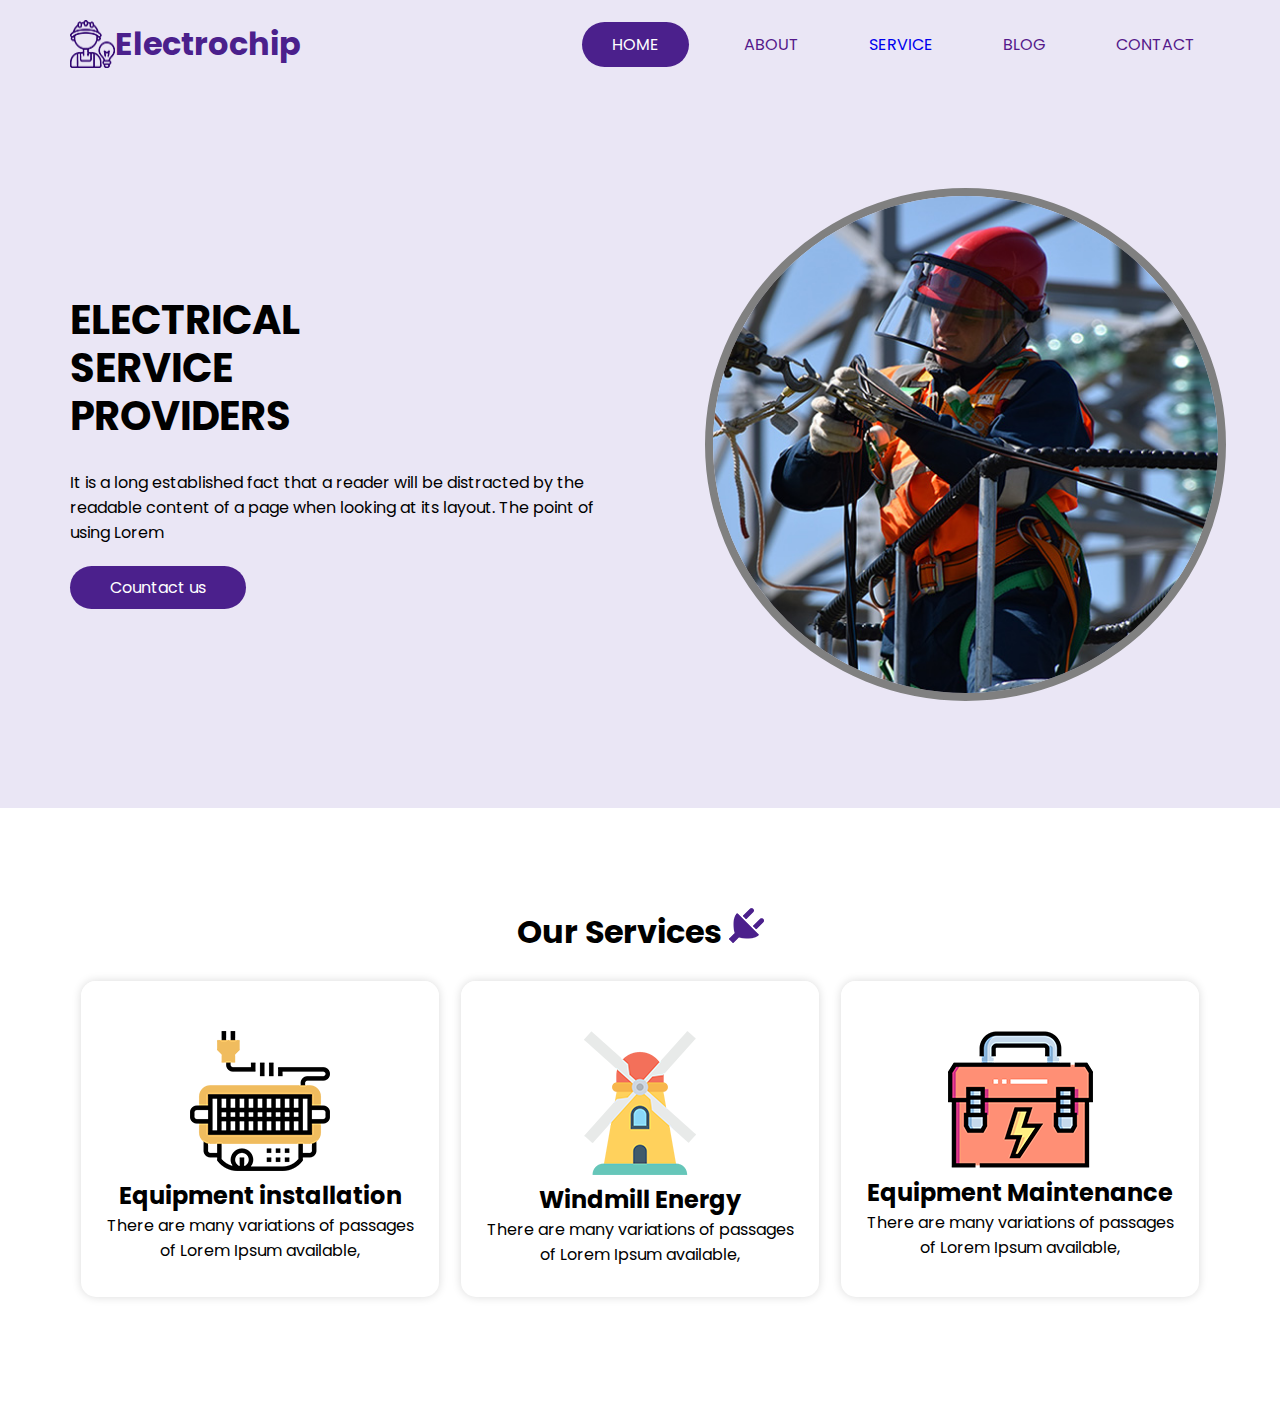
==== index.html @ 9a391e8b "service section" ====
<!DOCTYPE html>
<html lang="en">
<head>
      <meta charset="UTF-8">
      <meta name="viewport" content="width=device-width, initial-scale=1.0">
      <link rel="preconnect" href="https://fonts.googleapis.com">
      <link rel="preconnect" href="https://fonts.gstatic.com" crossorigin>
      <link href="https://fonts.googleapis.com/css2?family=Poppins:wght@400;500;600;700&display=swap" rel="stylesheet">
      <link rel="stylesheet" href="./style.css">
      <title>Electrochip</title>
</head>
<body>
      <header>
            <div class="main-header">
                  <div class="first-div ">
                        <div class="logo">
                              <img src="./images//logo.png" alt="">
                              <h1>Electrochip</h1>
                        </div>
                        <div class="menu">
                              <nav>
                                    <ul>
                                          <li id="home"><a class="anker-tag" href="">HOME</a></li>
                                          <li><a href="">ABOUT</a></li>
                                          <li><a href="./service.html">SERVICE</a></li>
                                          <li><a href="">BLOG</a></li>
                                          <li><a href="">CONTACT</a></li>
                                    </ul>
                              </nav>
                        </div>
                  </div>
                  <!-- banner section -->
                  <div class="banner-section">
                        <div class="datiles">
                              <h1>ELECTRICAL <br>SERVICE <br>PROVIDERS</h1>
                              <p>It is a long established fact that a  reader will be distracted by the readable content of a page when looking at its layout. The point of using Lorem</p>
                              <a href="">Countact us</a>
                        </div>
                        <div class="banner-img">
                              <img src="./images//slider-img.jpg" alt="">
                        </div>
                  </div>
            </div>
      </header>
      <!-- header section -->
      <main>
        <!-- /* service section */ -->
        <div class="service-section main-header">
            <h1>Our Services <img src="./images//plug.png" alt=""></h1>
            <div class="service-box-aria">
                  <div class="service-box">
                        <img src="./images//s1.png" alt="">
                        <h2>Equipment installation</h2>
                        <p>There are many variations of passages of Lorem Ipsum available,</p>
                  </div>
                  <div class="service-box">
                        <img src="./images//s2.png" alt="">
                        <h2>Windmill Energy</h2>
                        <p>There are many variations of passages of Lorem Ipsum available,</p>
                  </div>
                  <div class="service-box">
                        <img src="./images//s3.png" alt="">
                        <h2>Equipment Maintenance</h2>
                        <p>There are many variations of passages of Lorem Ipsum available,</p>
                  </div>
            </div>
        </div>

      </main>
      <!-- main section -->
      <footer>

      </footer>
</body>
</html>
---- style.css ----
*{
      margin: 0;
      padding: 0;
      font-family: 'Poppins', sans-serif;
}

/* ############# */
header{
      background-color: #eae6f5;

}
.main-header{
      max-width: 1140px;
      margin: 0 auto;
}
.logo{
      display: flex;
      color: #4b208c;
}
.first-div{
      display: flex;
      align-items: center;
      justify-content: space-between;
      padding: 20px 0;
}
#home{
      background-color: #4b208c;
      color: #ffffff;
      border-radius: 35px;
      padding: 10px 15px;
}
.anker-tag{
      color: #ffffff;
}
nav ul{
      display: flex;
      padding-left: 100px;
      align-items: center;
}
ul li{
      list-style: none;
      padding-left: 40px;
}
a{
      padding: 10px 15px;
      font-size: 16px;
}
li a{
      text-decoration: none;
}
ul li a:hover{
      background-color: #4b208c;
      color: #ffffff;
      border-radius: 35px;
}
/* banner-section */
.banner-section{
      display: flex;
      align-items: center;
      padding: 100px 0;
      gap: 100px;
}
.datiles{
      width: 560px;
}
.datiles h1{
      font-size: 2.5rem;
      font-weight: bold;
      line-height: 48px;
}
.datiles p{
      padding: 30px 0;
      line-height: 25px;
}
.banner-img img {
      border-radius: 50%;
      border: 8px solid gray;
      width: 100%;
}
.datiles  a {
      padding: 10px 40px;
      background-color: #4b208c;
      color: #ffffff;
      border-radius: 35px;
      margin-top: 35px;
      text-decoration: none;
  }
  /* service section */
  .service-section{
      padding: 100px 0;
      text-align: center;
  }
  .service-box-aria{
      display: flex;
  }
  /* .service-box{
      width: 400px;

  } */

.service-box {
      margin: 25px 1%;
      padding: 35px 25px 30px 25px;
      border-radius: 15px;
      box-shadow: 0 0 10px 0 rgba(0, 0, 0, 0.15);
      /* border-top: 15px solid transparent; */
      text-align: center;
      /* border-top: 15px solid; */
      border-top: 15px solid #ffffff;

}
.service-box:hover{
      border-top: 15px solid #4b208c;
}
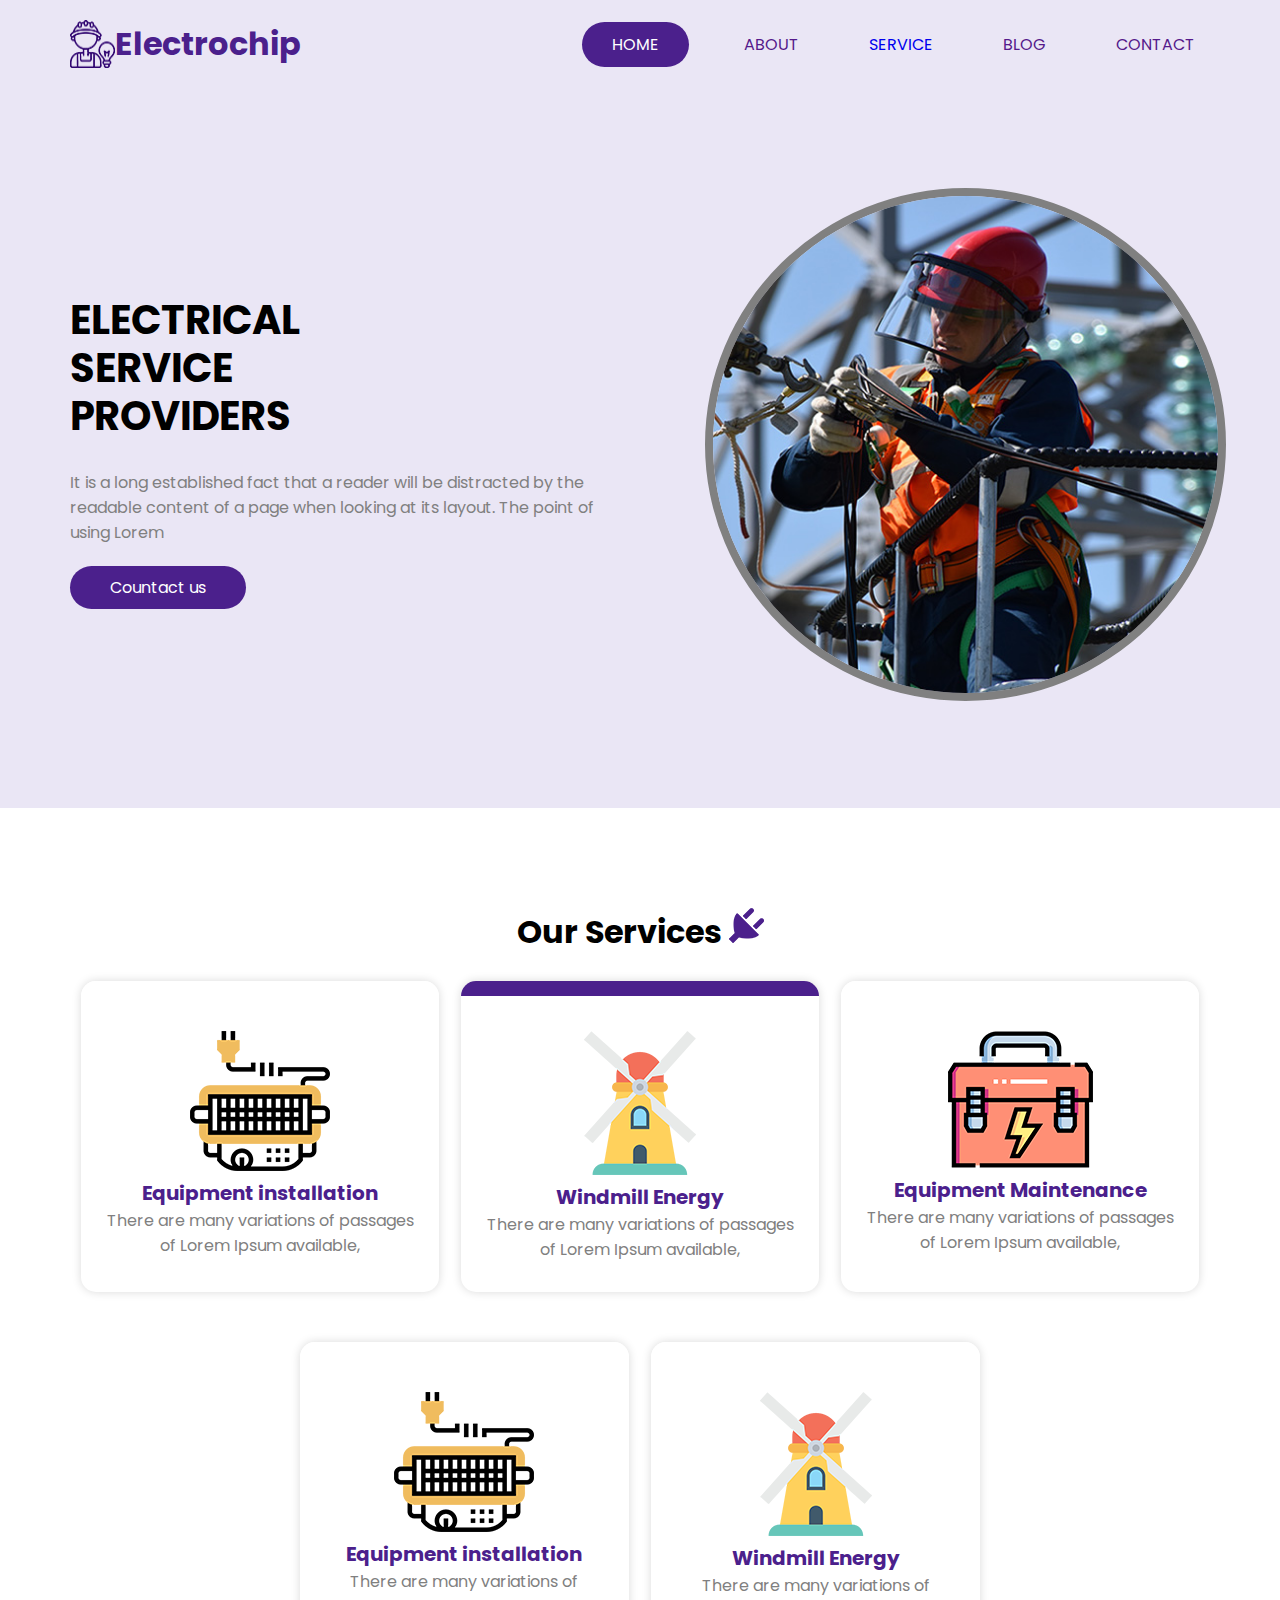
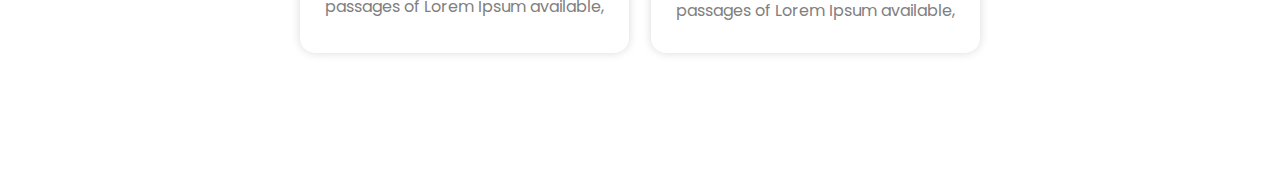
==== commit 0cb2f4cb: "service section add" ====
--- a/index.html
+++ b/index.html
@@ -48,12 +48,12 @@
         <div class="service-section main-header">
             <h1>Our Services <img src="./images//plug.png" alt=""></h1>
             <div class="service-box-aria">
-                  <div class="service-box">
+                  <div  class="service-box">
                         <img src="./images//s1.png" alt="">
                         <h2>Equipment installation</h2>
                         <p>There are many variations of passages of Lorem Ipsum available,</p>
                   </div>
-                  <div class="service-box">
+                  <div id="service-box-01" class="service-box">
                         <img src="./images//s2.png" alt="">
                         <h2>Windmill Energy</h2>
                         <p>There are many variations of passages of Lorem Ipsum available,</p>
@@ -64,6 +64,19 @@
                         <p>There are many variations of passages of Lorem Ipsum available,</p>
                   </div>
             </div>
+            <div id="service-ariabox-02" class="service-box-aria">
+                  <div class="service-box">
+                        <img src="./images//s1.png" alt="">
+                        <h2>Equipment installation</h2>
+                        <p>There are many variations of <br> passages of Lorem Ipsum available,</p>
+                  </div>
+                  <div class="service-box">
+                        <img src="./images//s2.png" alt="">
+                        <h2>Windmill Energy</h2>
+                        <p>There are many variations of <br> passages of Lorem Ipsum available,</p>
+                  </div>
+            </div>
+
         </div>
 
       </main>
--- a/style.css
+++ b/style.css
@@ -2,6 +2,9 @@
       margin: 0;
       padding: 0;
       font-family: 'Poppins', sans-serif;
+}
+p{
+      color: gray;
 }
 
 /* ############# */
@@ -107,8 +110,24 @@
       text-align: center;
       /* border-top: 15px solid; */
       border-top: 15px solid #ffffff;
+      transition: 0.3s;
 
+}
+#service-box-01{
+      border-top: 15px solid #4b208c;
+}
+.service-box h2{
+      color: #4b208c;
+      font-size: 1.25rem;
+}
+.service-box {
+      color: gray;
 }
 .service-box:hover{
       border-top: 15px solid #4b208c;
+}
+
+#service-ariabox-02{
+      display: flex;
+      justify-content: center;
 }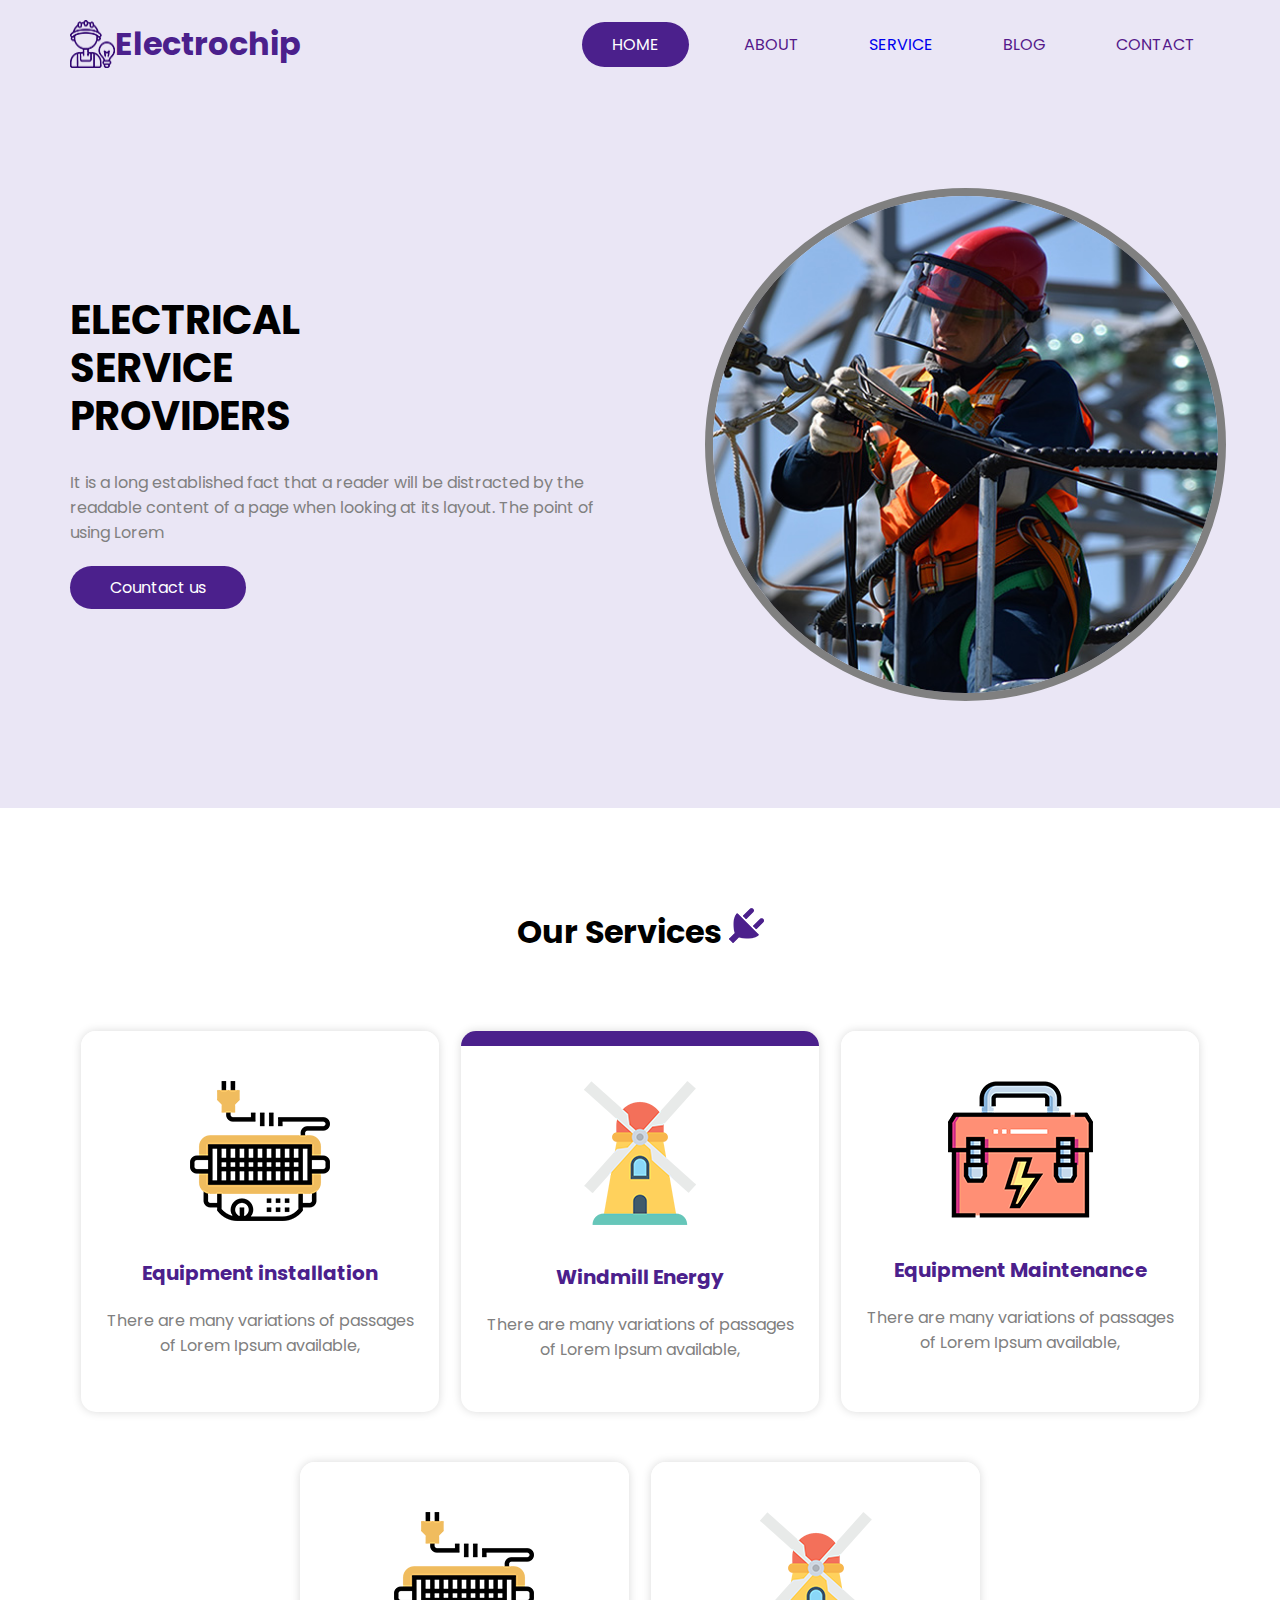
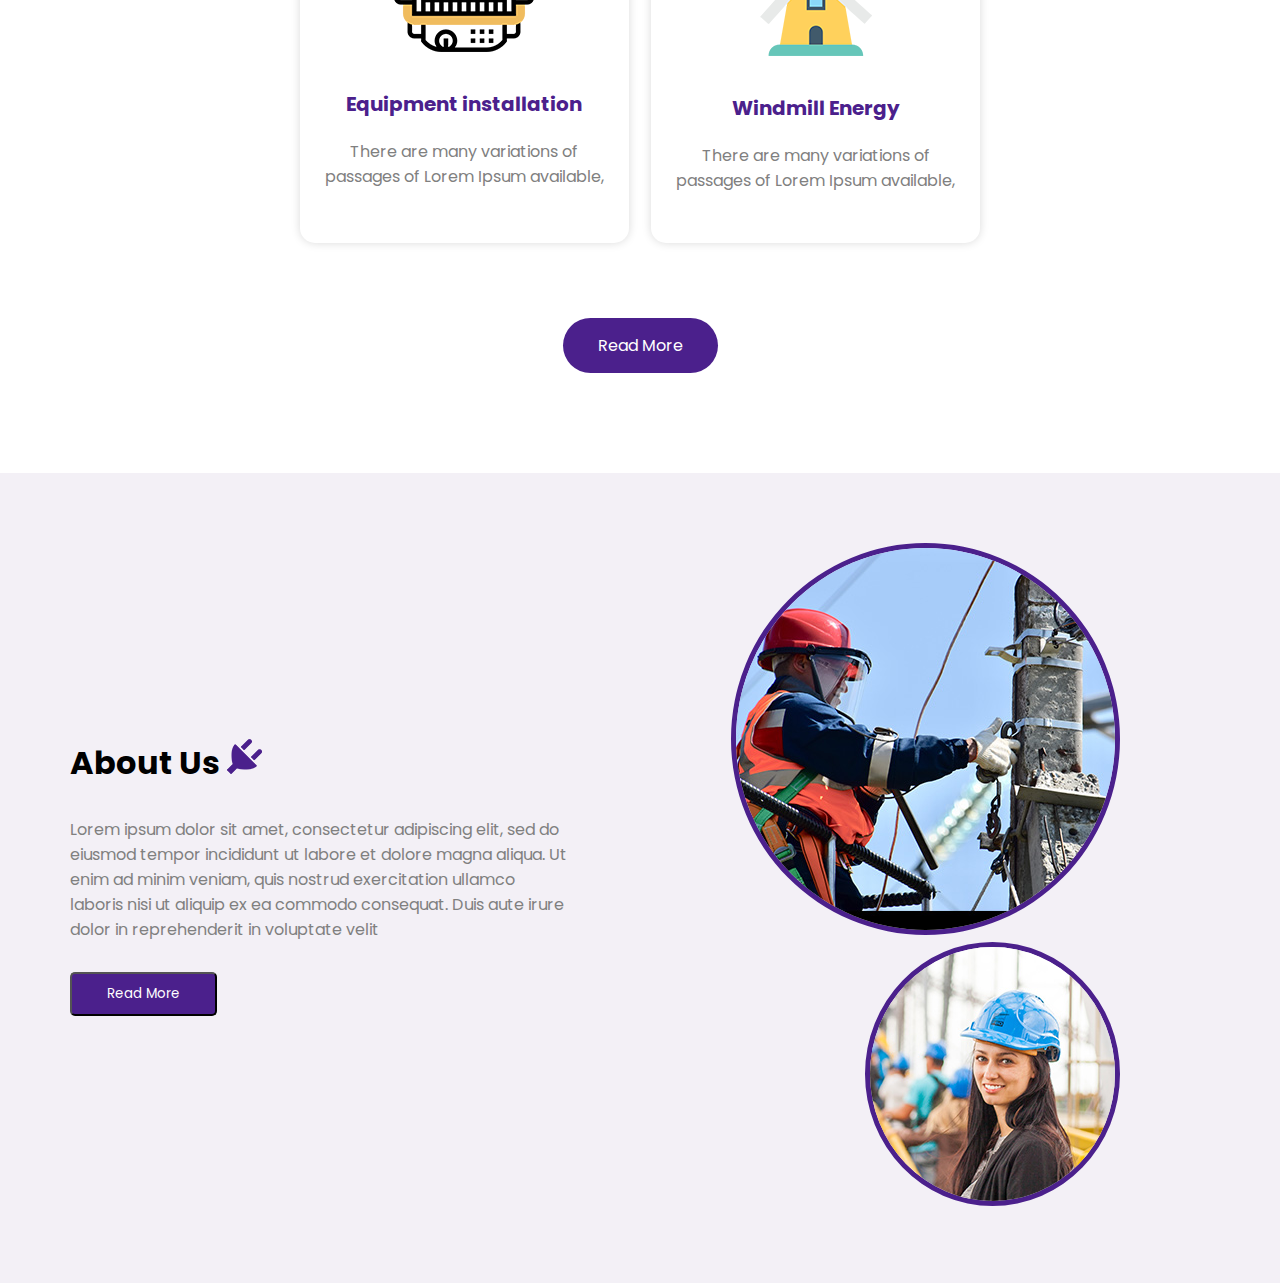
==== commit 2ec1afd1: "about section add" ====
--- a/index.html
+++ b/index.html
@@ -46,7 +46,7 @@
       <main>
         <!-- /* service section */ -->
         <div class="service-section main-header">
-            <h1>Our Services <img src="./images//plug.png" alt=""></h1>
+            <h1 class="service-box-title">Our Services <img src="./images//plug.png" alt=""></h1>
             <div class="service-box-aria">
                   <div  class="service-box">
                         <img src="./images//s1.png" alt="">
@@ -76,9 +76,22 @@
                         <p>There are many variations of <br> passages of Lorem Ipsum available,</p>
                   </div>
             </div>
-
+            <a class="service_section-btn-box" href="">Read More</a>
         </div>
-
+        <!-- about section -->
+        <section class="about-section-main">
+            <div class="main-header about-section ">
+                  <div class="about-detiles">
+                        <h1>About Us <img src="./images//plug.png" alt=""></h1>
+                        <p>Lorem ipsum dolor sit amet, consectetur adipiscing elit, sed do eiusmod tempor incididunt ut labore et dolore magna aliqua. Ut enim ad minim veniam, quis nostrud exercitation ullamco laboris nisi ut aliquip ex ea commodo consequat. Duis aute irure dolor in reprehenderit in voluptate velit</p>
+                        <button class="about_section-btn">Read More</button>
+                  </div>
+                  <div class="about-img">
+                        <img src="./images/about-img1.jpg" alt="">
+                        <img src="./images/about-img2.jpg" alt="">
+                  </div>
+            </div>
+        </section>
       </main>
       <!-- main section -->
       <footer>
--- a/style.css
+++ b/style.css
@@ -100,6 +100,9 @@
       width: 400px;
 
   } */
+  .service-box-title{
+      padding-bottom: 50px;
+  }
 
 .service-box {
       margin: 25px 1%;
@@ -119,6 +122,11 @@
 .service-box h2{
       color: #4b208c;
       font-size: 1.25rem;
+      padding-top: 30px;
+      padding-bottom: 20px;
+}
+.service-box p{
+      padding-bottom: 20px;
 }
 .service-box {
       color: gray;
@@ -130,4 +138,54 @@
 #service-ariabox-02{
       display: flex;
       justify-content: center;
-}+}
+.service_section-btn-box {
+      text-decoration: none;
+
+}
+
+  .service_section-btn-box {
+      display: inline-block;
+      padding: 15px 35px;
+      background-color: #4b208c;
+      color: #ffffff;
+      border-radius: 35px;
+      margin-top: 50px;
+  }
+/* about section */
+.about-section-main{
+      background-color: #f3f0f6;
+}
+.about-section{
+      display: flex;
+      padding: 70px 0;
+      align-items: center;
+      gap: 50px;
+}
+.about-detiles{
+      width: 500px;
+}
+.about-detiles h1{
+      font-size: 2rem;
+      font-weight: bold;
+      font-family: 'Poppins', sans-serif;
+
+}
+.about-detiles p{
+      padding: 30px 0;
+}
+.about-img{
+      width: 500px;
+      text-align: right;
+}
+.about-img img{
+      border-radius: 50%;
+      border: 5px solid #4b208c;
+
+}
+.about_section-btn {
+      padding: 10px 35px;
+      background-color: #4b208c;
+      color: #ffffff;
+      border-radius: 5px;
+  }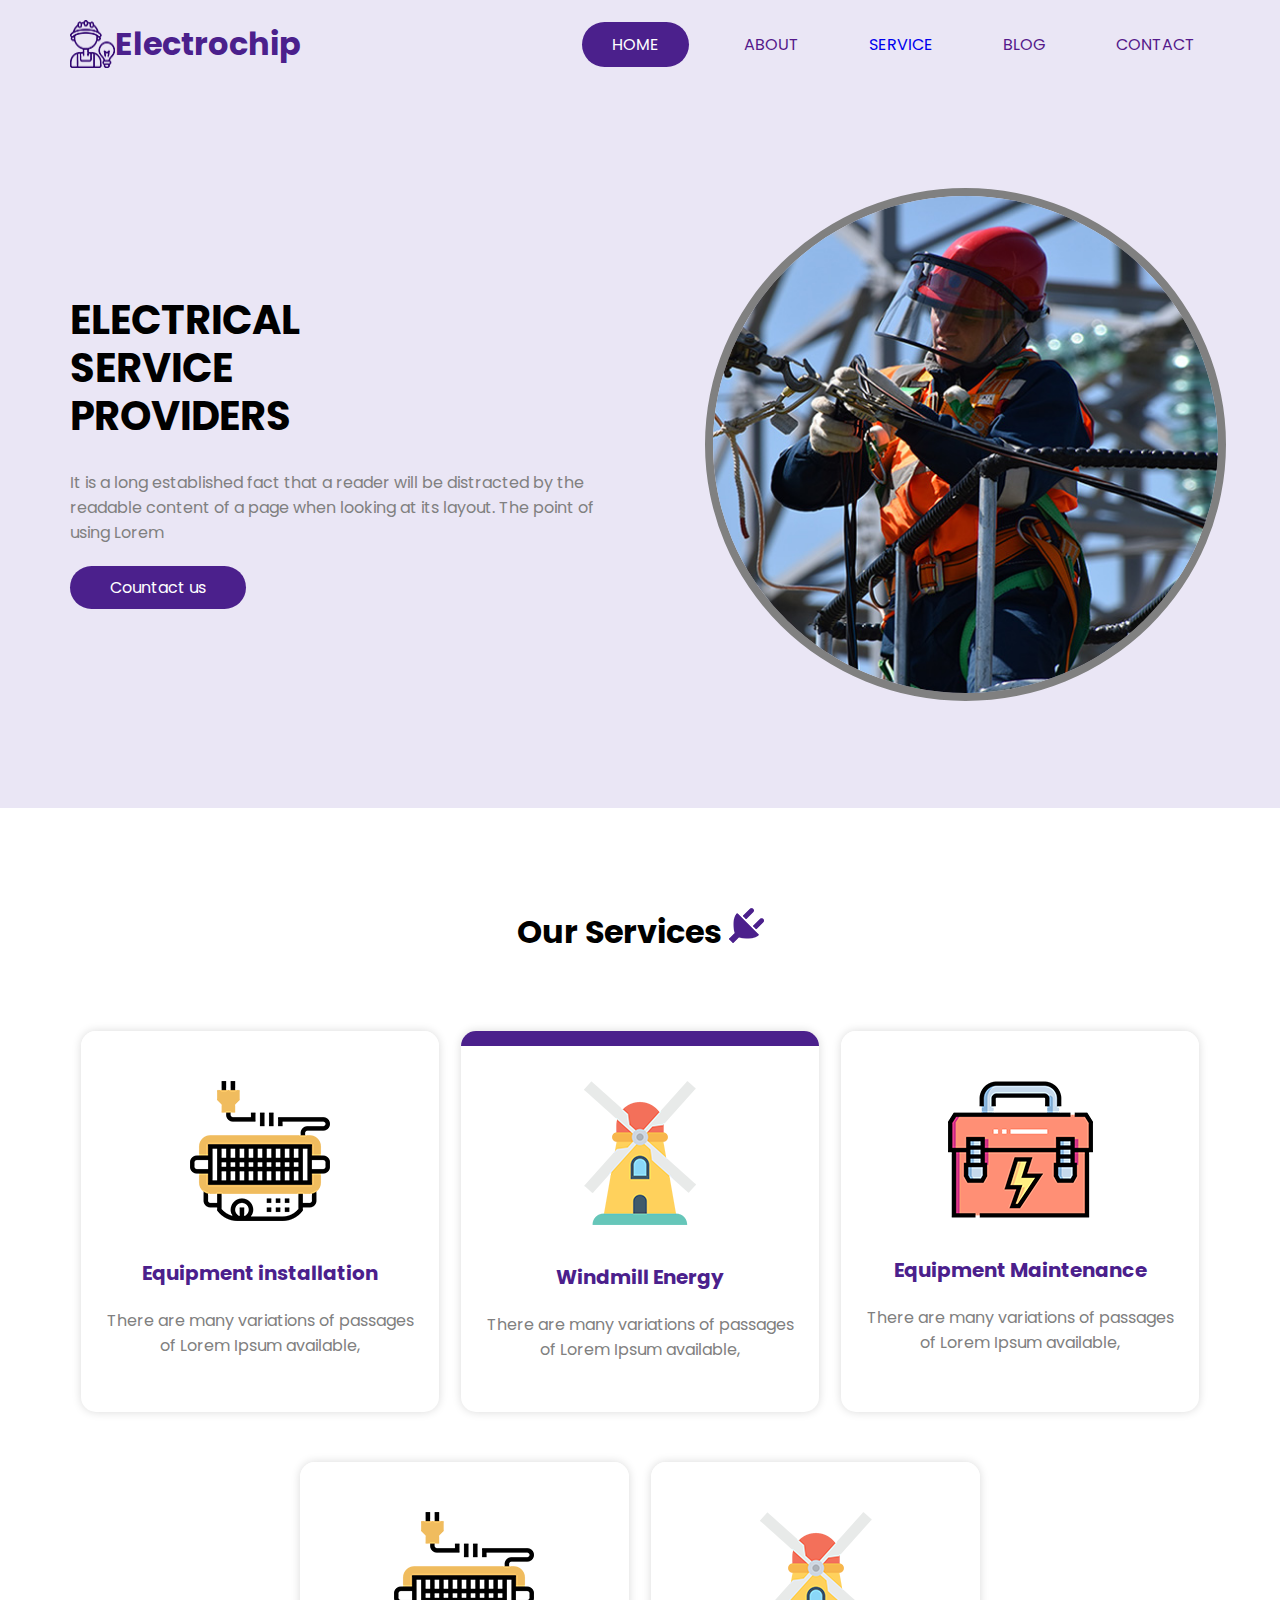
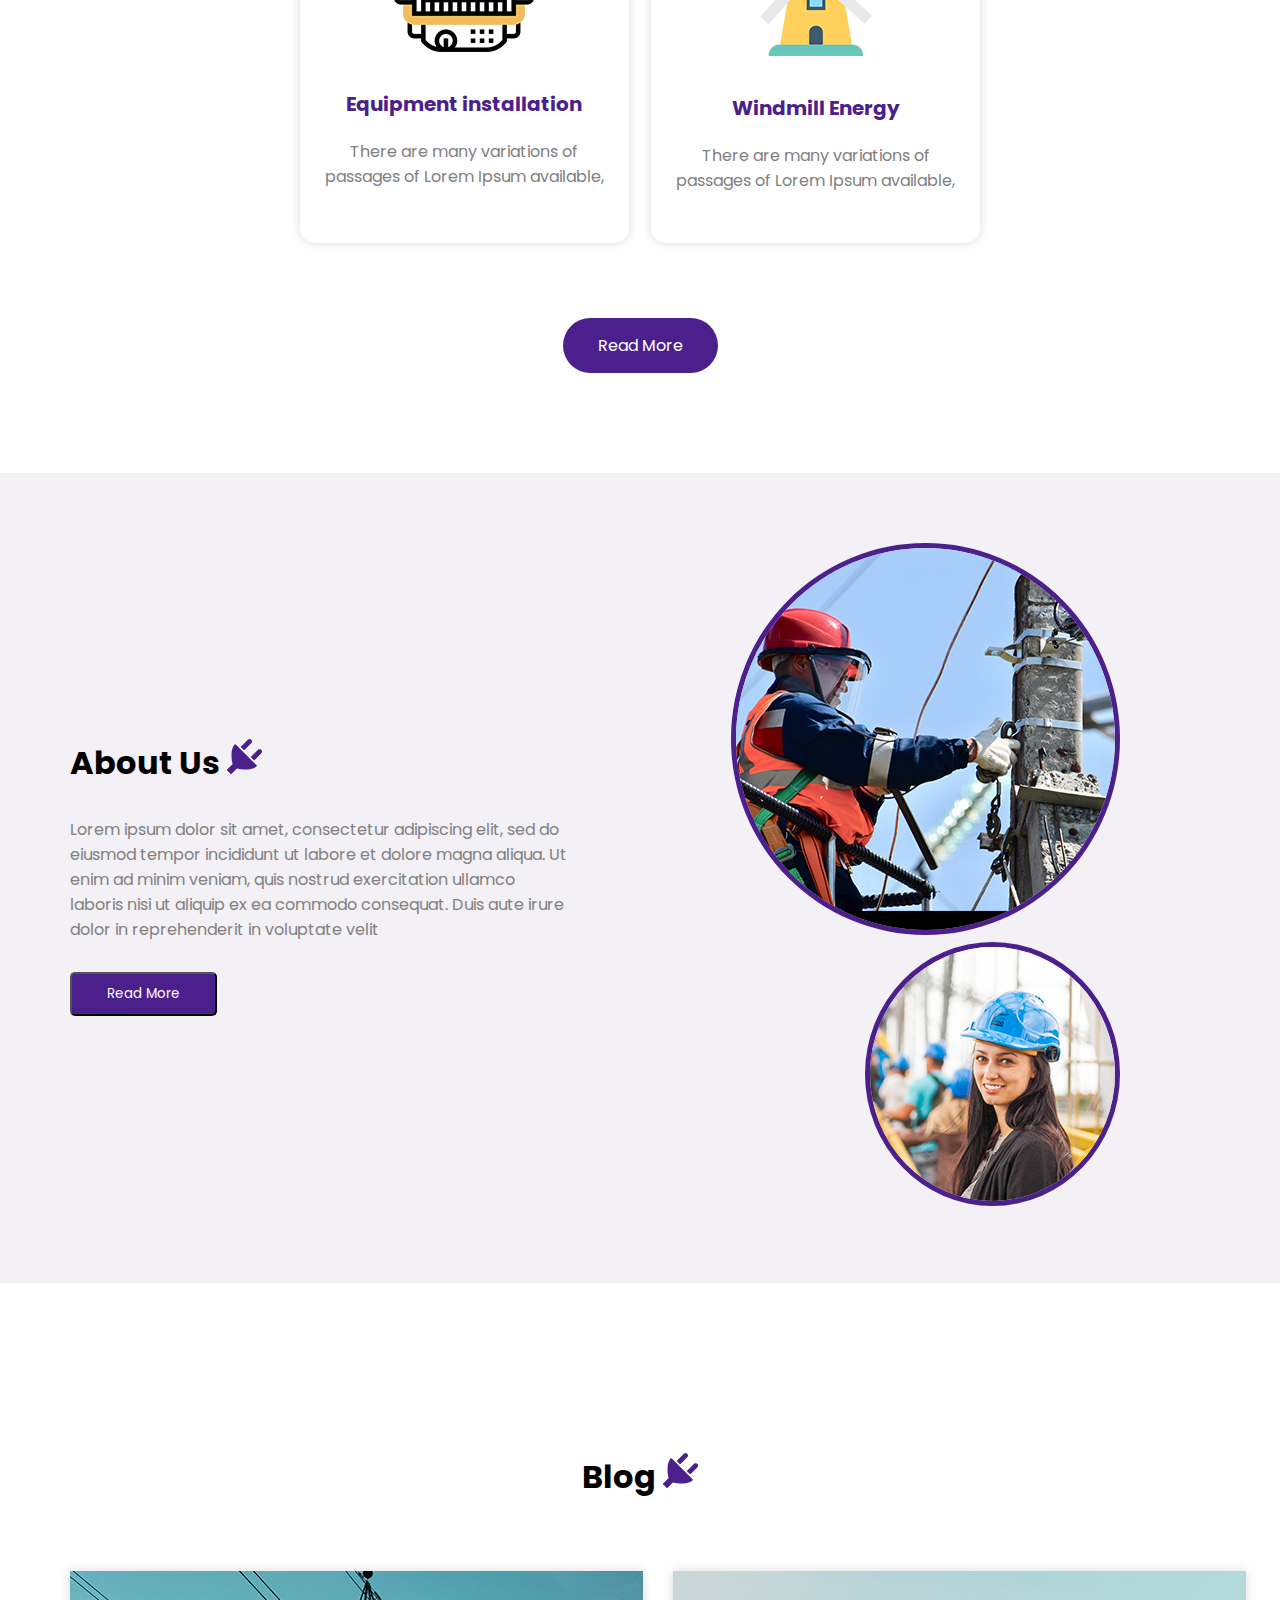
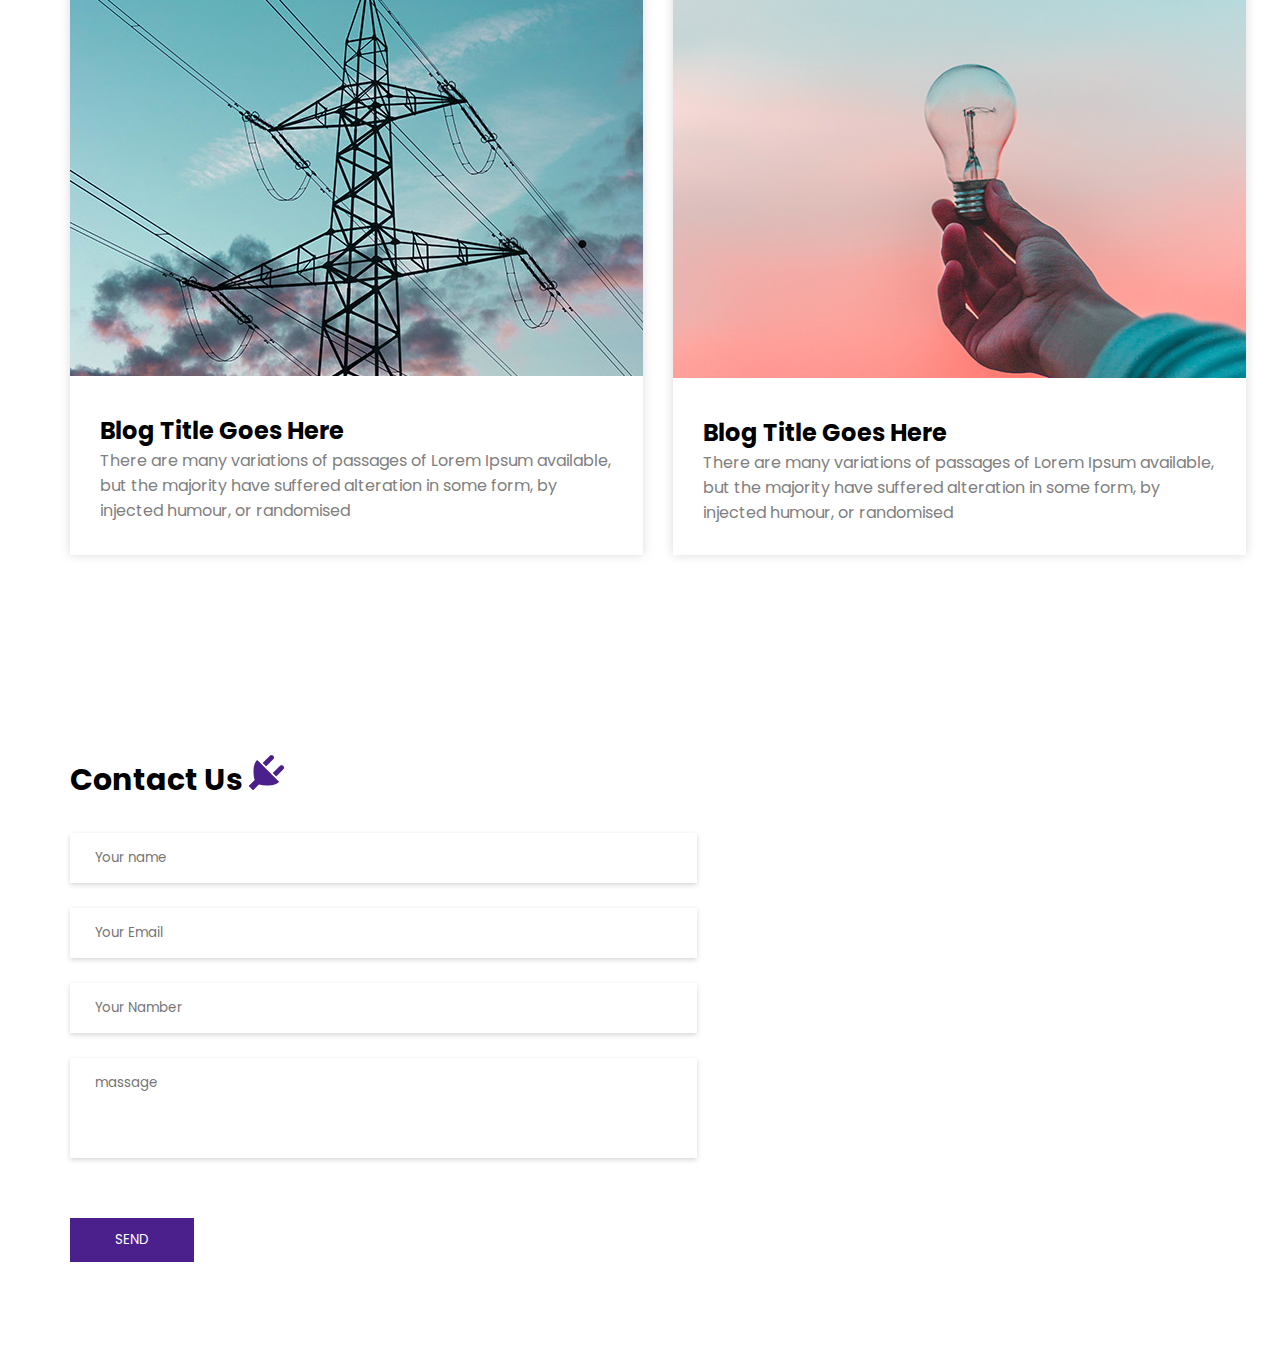
==== commit ce0f37fb: "about section add" ====
--- a/index.html
+++ b/index.html
@@ -92,6 +92,43 @@
                   </div>
             </div>
         </section>
+         <!-- Blog section -->
+        <section class="blog-section main-header">
+            <h1>Blog <img src="./images//plug.png" alt=""></h1>
+            <div class="vlog-section-box">
+                  <div class="img-box-01">
+                        <img src="./images//blog1.jpg" alt="">
+                        <div class="img-box-detiles">
+                              <h2>Blog Title Goes Here</h2>
+                              <p>There are many variations of passages of Lorem Ipsum available, but the majority have suffered alteration in some form, by injected humour, or randomised</p>
+                        </div>
+                  </div>
+                  <div class="img-box-01">
+                        <img src="./images//blog2.jpg" alt="">
+                        <div class="img-box-detiles">
+                              <h2>Blog Title Goes Here</h2>
+                              <p>There are many variations of passages of Lorem Ipsum available, but the majority have suffered alteration in some form, by injected humour, or randomised</p>
+                        </div>
+                  </div>
+            </div>
+        </section>
+        <!-- Contact Us -->
+        <section class="Contact-section main-header">
+            <div class="contact-box">
+                  <h2>Contact Us <img src="./images//plug.png" alt=""></h2>
+                  <form action="">
+                        <input type="Name" placeholder="Your name"> <br>
+                        <input type="email" name="" id="" placeholder="Your Email"> <br>
+                        <input type="number" name="number" id="" placeholder="Your Namber"> <br>
+                        <input class="massage-box" type="text" placeholder="massage">
+                  </form>
+                  <button>SEND</button>
+            </div>
+            <div class="map-aria">
+                  <iframe src="https://www.google.com/maps/embed?pb=!1m18!1m12!1m3!1d8196.019077679006!2d89.83437771903496!3d24.704706988107755!2m3!1f0!2f0!3f0!3m2!1i1024!2i768!4f13.1!3m3!1m2!1s0x39fd9124c8e330c9%3A0xa2e58aec7fe8abfa!2smajalia!5e0!3m2!1sen!2sbd!4v1693387790186!5m2!1sen!2sbd" width="600" height="500" style="border:0;" allowfullscreen="" loading="lazy" referrerpolicy="no-referrer-when-downgrade"></iframe>
+                  
+            </div>
+        </section>
       </main>
       <!-- main section -->
       <footer>
--- a/style.css
+++ b/style.css
@@ -188,4 +188,60 @@
       background-color: #4b208c;
       color: #ffffff;
       border-radius: 5px;
-  }+  }
+  /* vlog section */
+
+.blog-section{
+      padding: 100px 0;
+}
+.blog-section h1{
+      text-align: center;
+      padding: 70px 0;
+}
+.vlog-section-box{
+      display: flex;
+      justify-content: space-around;
+      gap: 30px;
+}
+.img-box-01{
+      box-shadow: 0 0 10px 0 rgba(0, 0, 0, 0.15);
+}
+.img-box-detiles{
+      padding: 30px 30px;
+}
+/* Contact Us */
+.Contact-section{
+      display: flex;
+      justify-content: space-between;
+      padding: 100px 0;
+}
+.contact-box h2{
+      font-size: 30px;
+      padding-bottom: 30px;
+}
+input {
+      width: 100%;
+      border: none;
+      height: 50px;
+      margin-bottom: 25px;
+      padding-left: 25px;
+      padding-right: 160px;
+      background-color: transparent;
+      color: #101010;
+      box-shadow: 0px 2px 5px 0px rgba(0, 0, 0, 0.16);
+  }
+  .massage-box{
+      padding-bottom: 50px;
+  }
+  .contact-box button {
+      border: none;
+      display: inline-block;
+      padding: 12px 45px;
+      background-color: #4b208c;
+      color: #ffffff;
+      border-radius: 0px;
+      margin-top: 35px;
+  }
+  .map-aria{
+      margin-right: -20px;
+}
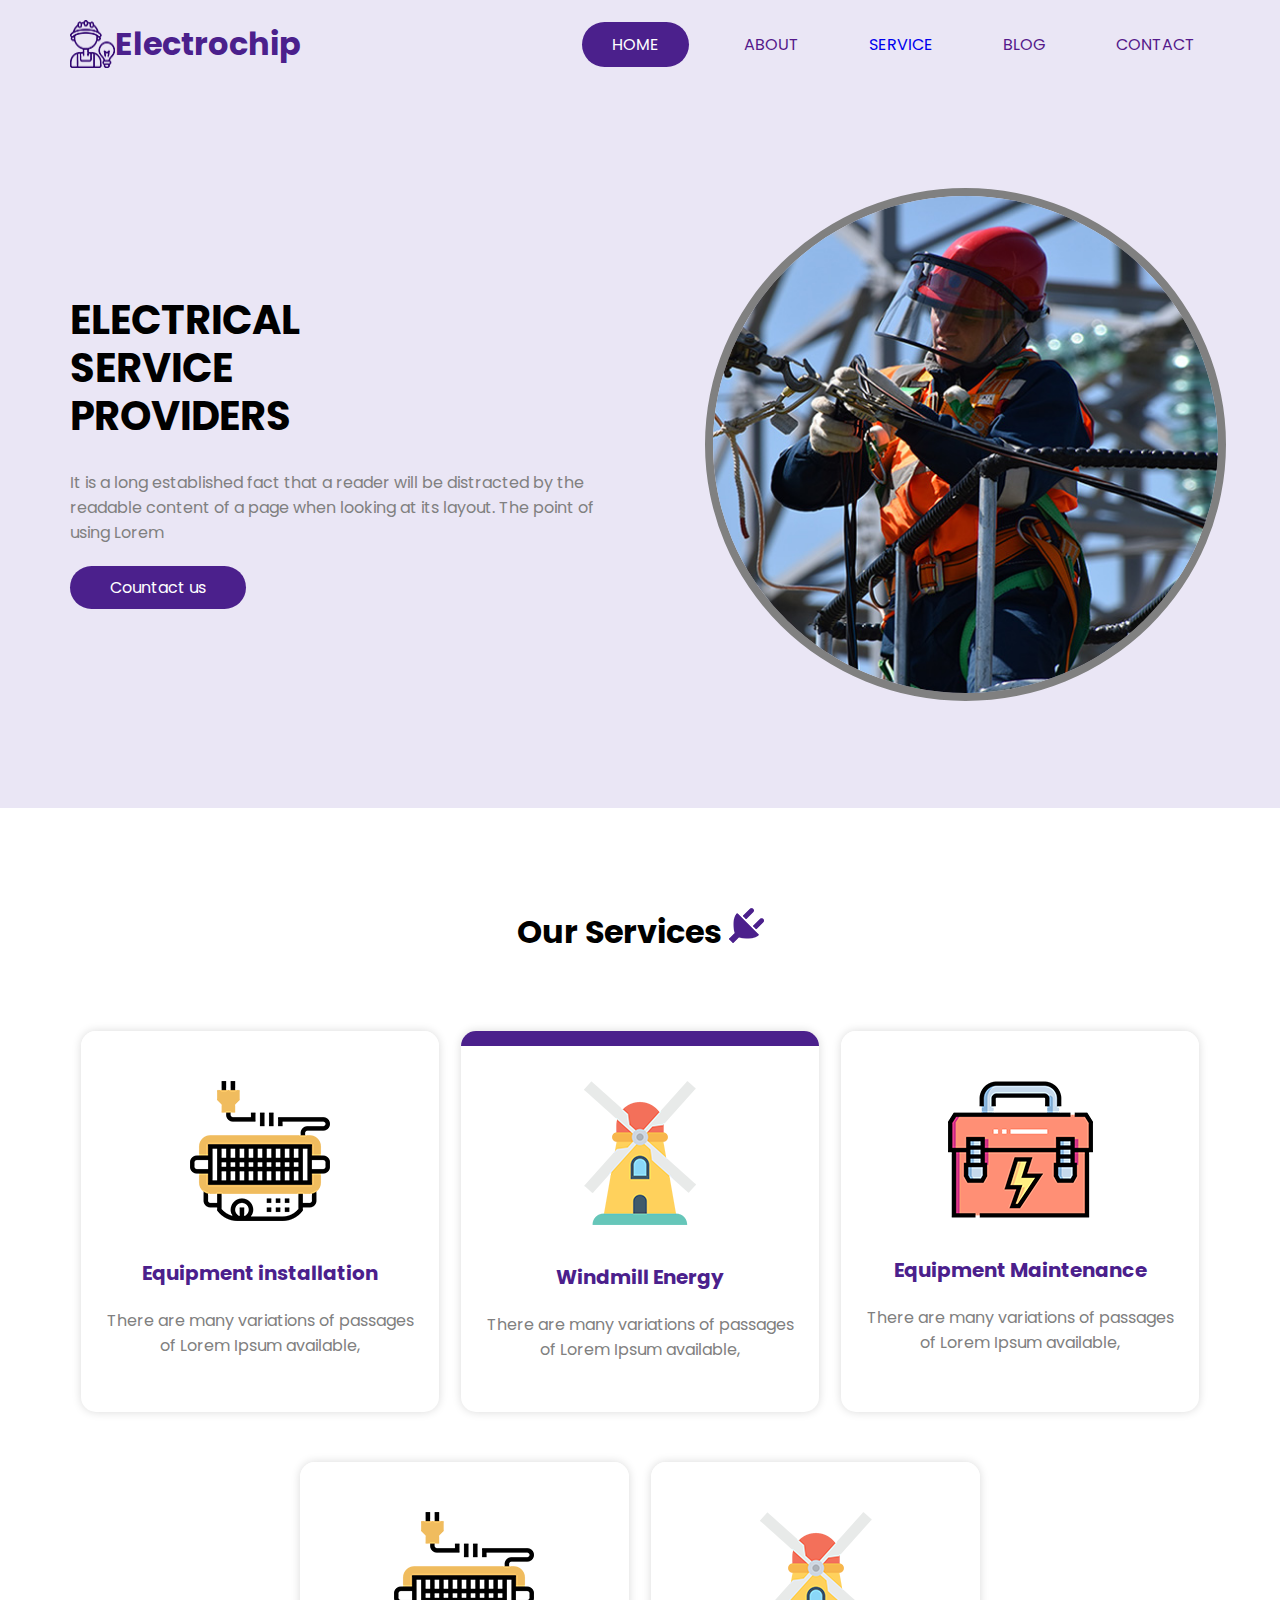
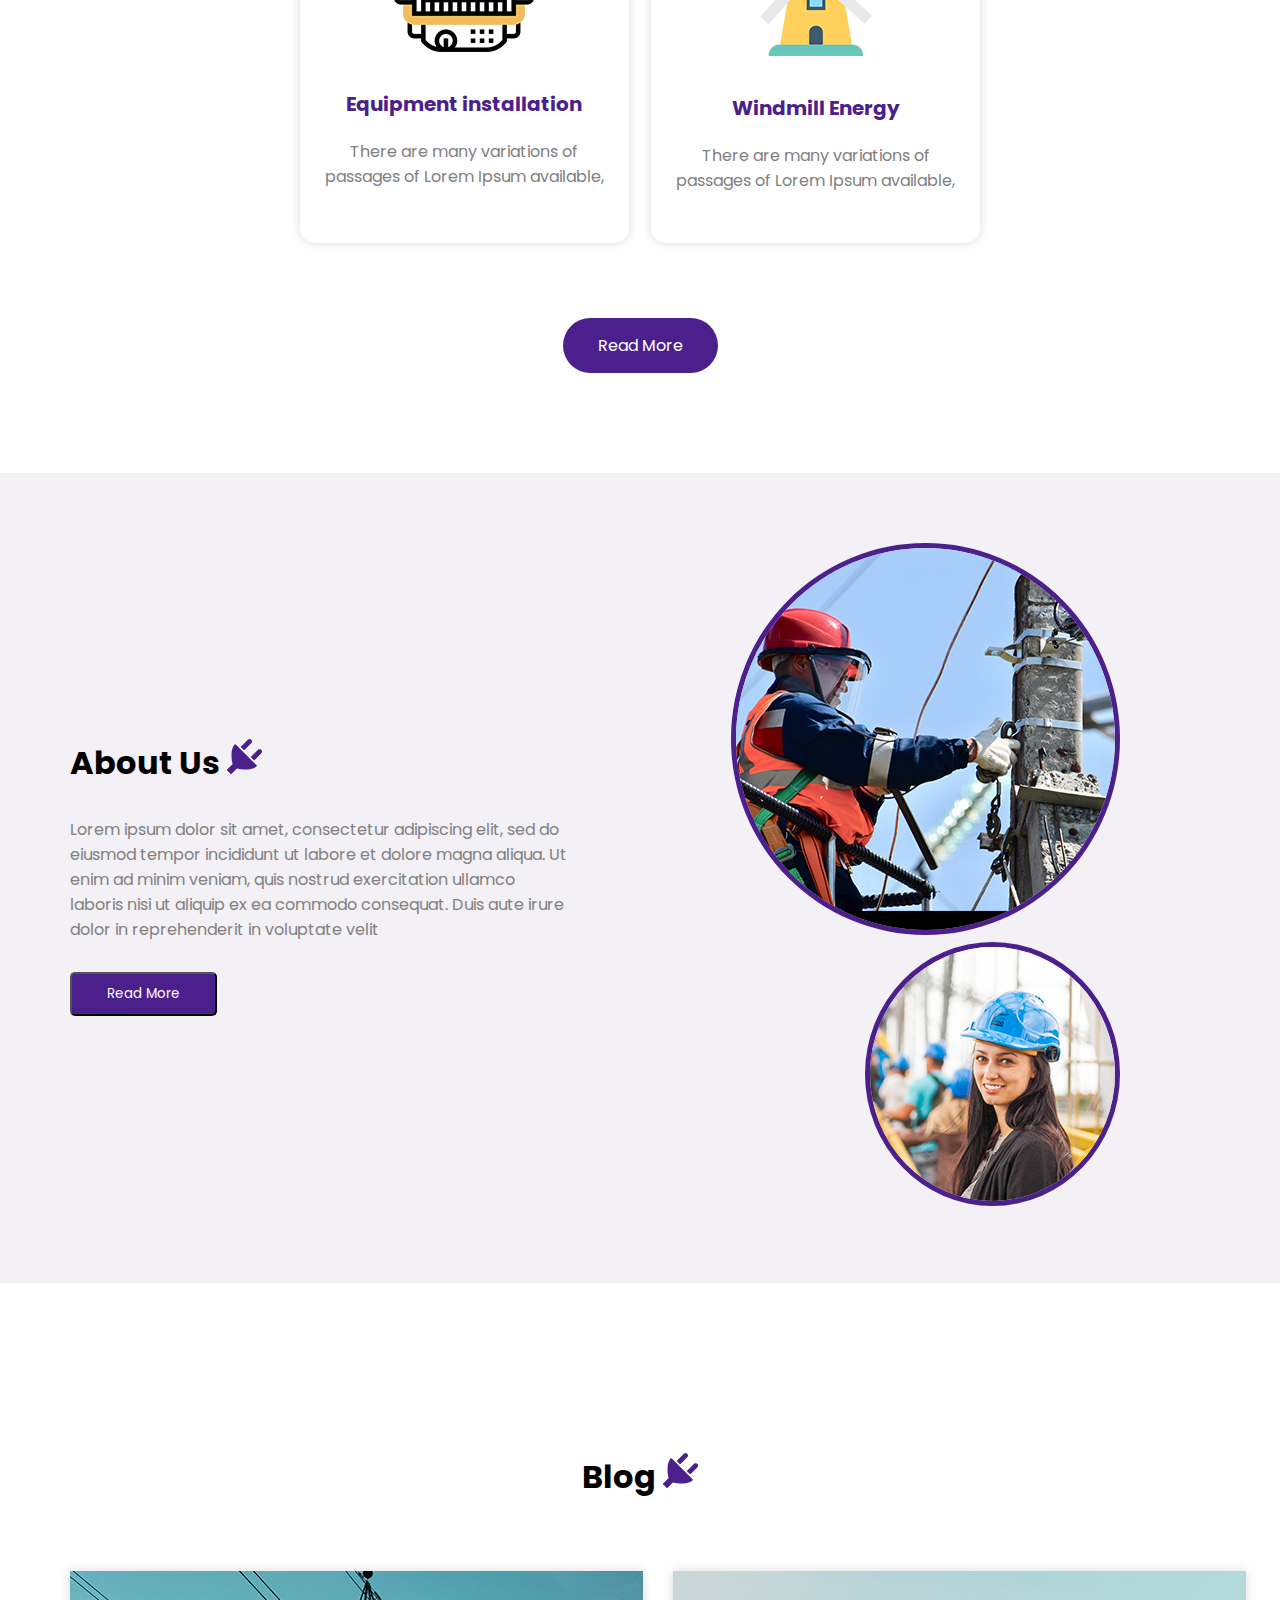
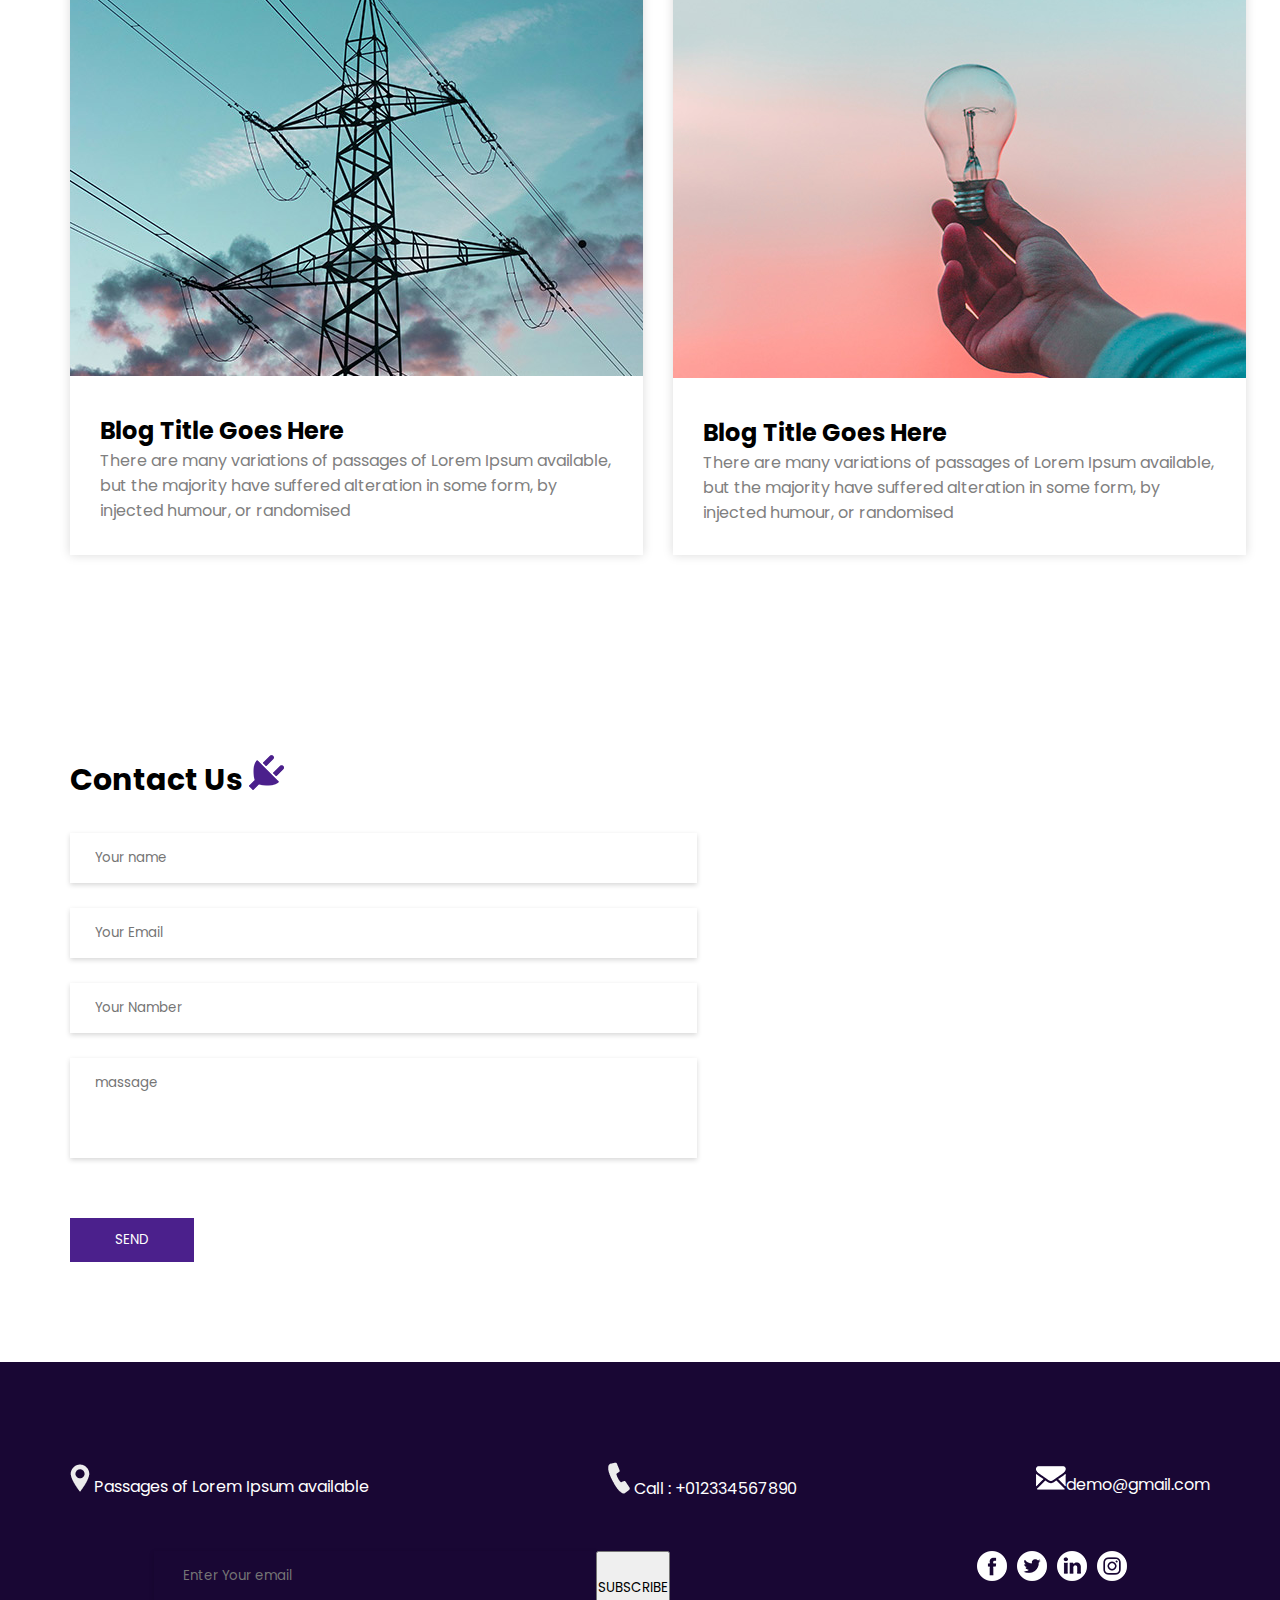
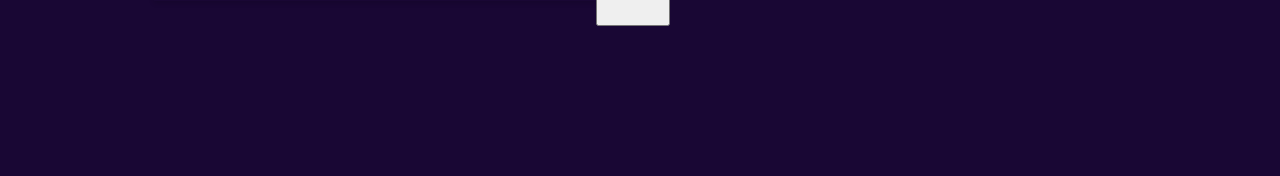
==== commit beb9b59b: "footer section add" ====
--- a/index.html
+++ b/index.html
@@ -132,7 +132,31 @@
       </main>
       <!-- main section -->
       <footer>
-
+            <!-- footer section -->
+            <section class="main-header footer">
+                  <div class="footer-box-1">
+                        <p> <img src="./images//location-white.png" alt=""> Passages of Lorem Ipsum available</p>
+                  </div>
+                  <div class="footer-box-1">
+                        <p> <img src="./images//telephone-white.png" alt="">  Call : +012334567890</p>
+                  </div>
+                  <div class="footer-box-1">
+                        <p> <img src="./images//envelope-white.png" alt="">demo@gmail.com</p>
+                  </div>
+                  
+            </section>
+            <div class="input-footer">
+                  <div class="footer-input">
+                        <input type="email" placeholder=" Enter Your email">
+                        <button>SUBSCRIBE</button>
+                  </div>
+                  <div class="socile-div">
+                        <div><img src="./images//fb.png" alt=""></div>
+                        <div><img src="./images/twitter.png" alt=""></div>
+                        <div><img src="./images/linkedin.png" alt=""></div>
+                        <div><img src="./images/instagram.png" alt=""></div>
+                  </div>
+            </div>
       </footer>
 </body>
 </html>--- a/style.css
+++ b/style.css
@@ -245,3 +245,30 @@
   .map-aria{
       margin-right: -20px;
 }
+/* footer section */
+footer{
+      background-color: #190734;
+      padding: 100px 0;
+      color: #ffffff;
+}
+footer p{
+      color: #ffffff;
+}
+.footer {
+      display: flex;
+      align-items: center;
+      justify-content: space-between;
+  }
+  /* mmmmmmmmmmmmmmm */
+.input-footer{
+      display: flex;
+      padding: 50px 0;
+      justify-content: space-around;
+  }
+  .footer-input{
+      display: flex;
+  }
+  .socile-div{
+      display: flex;
+      gap: 10px;
+  }
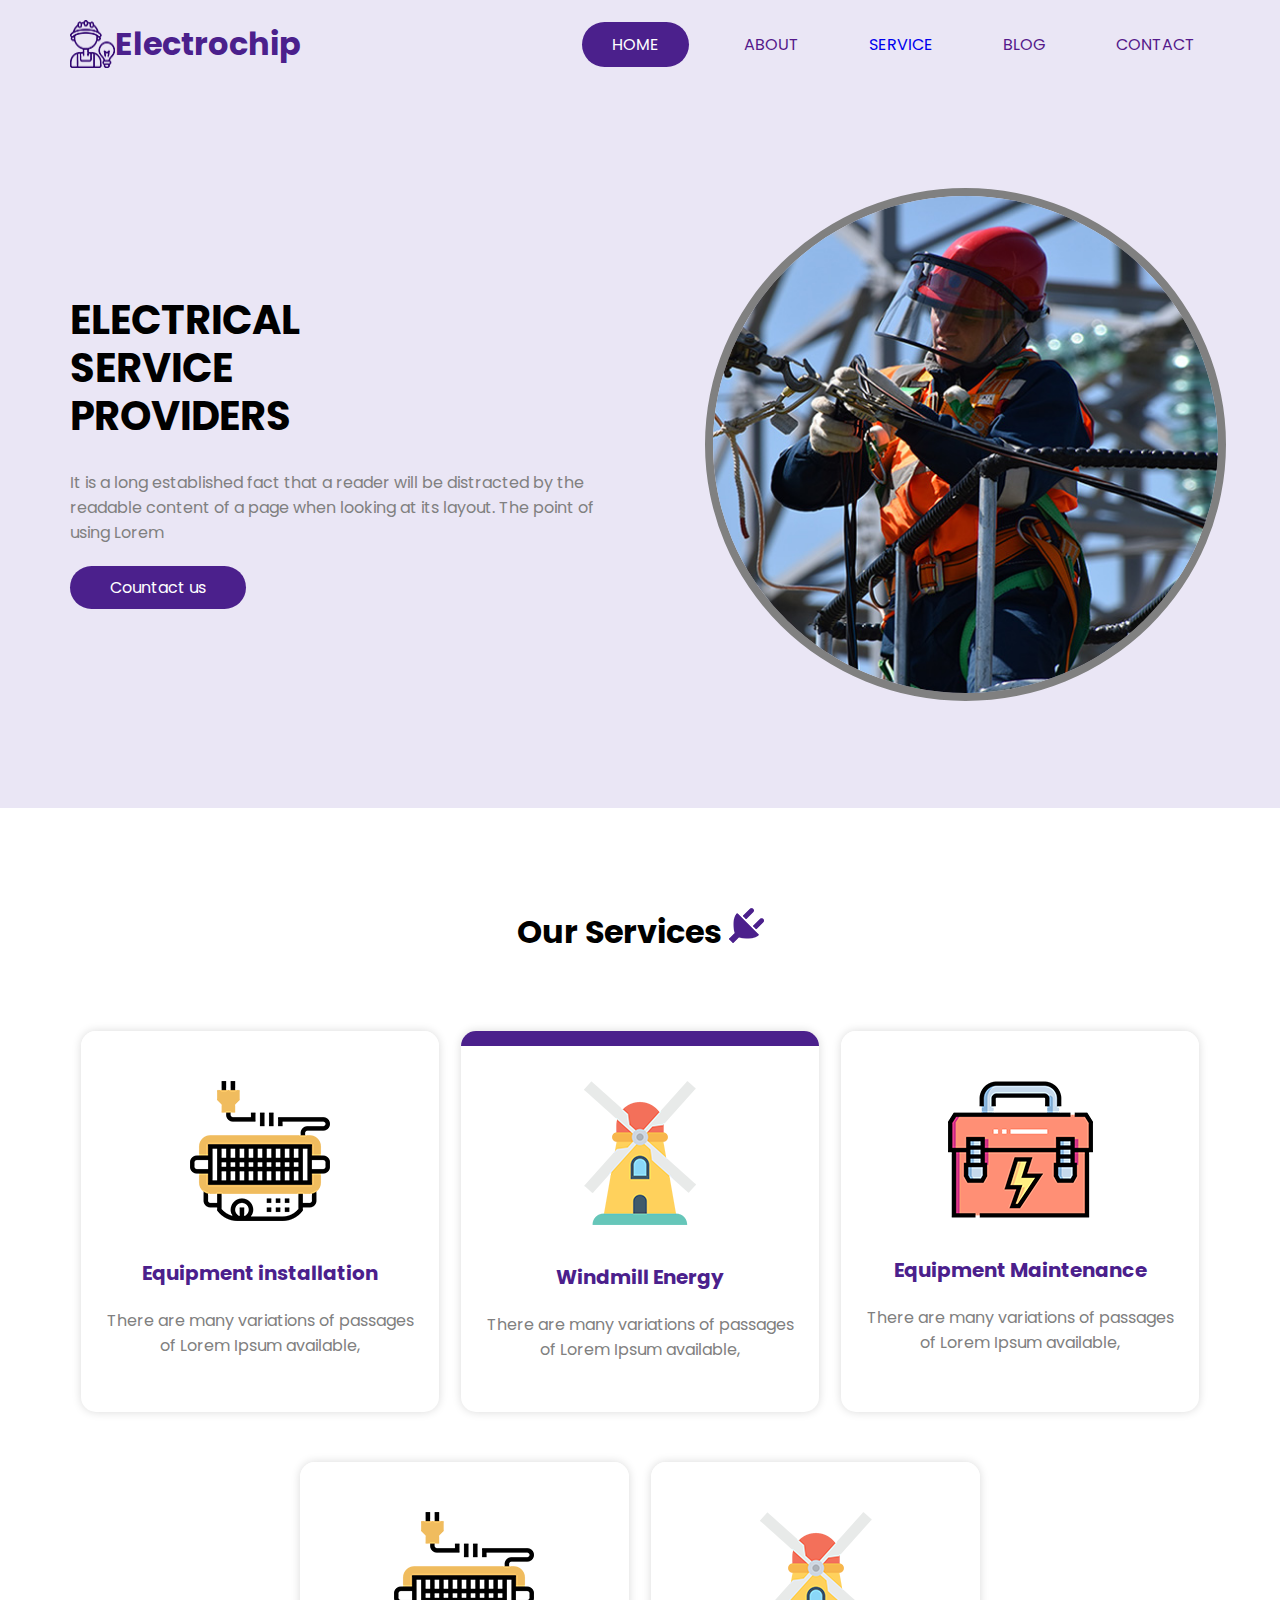
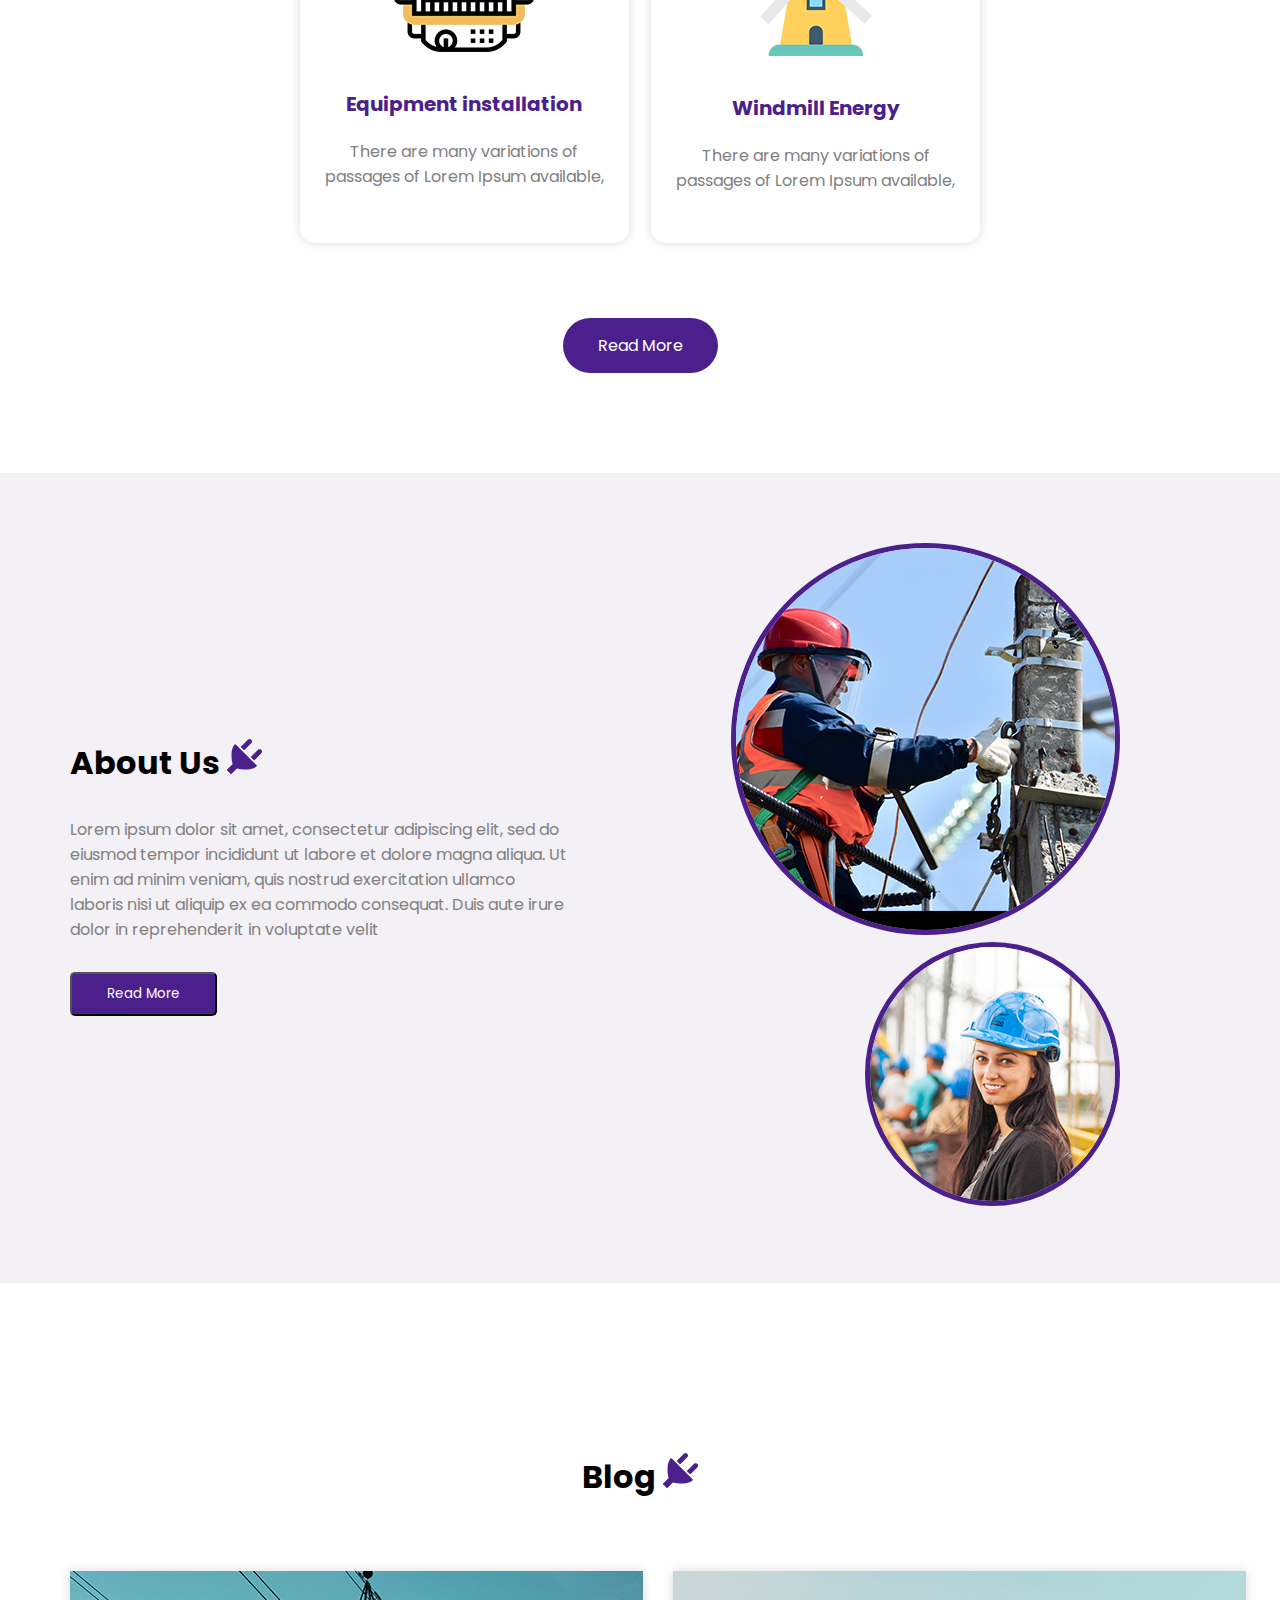
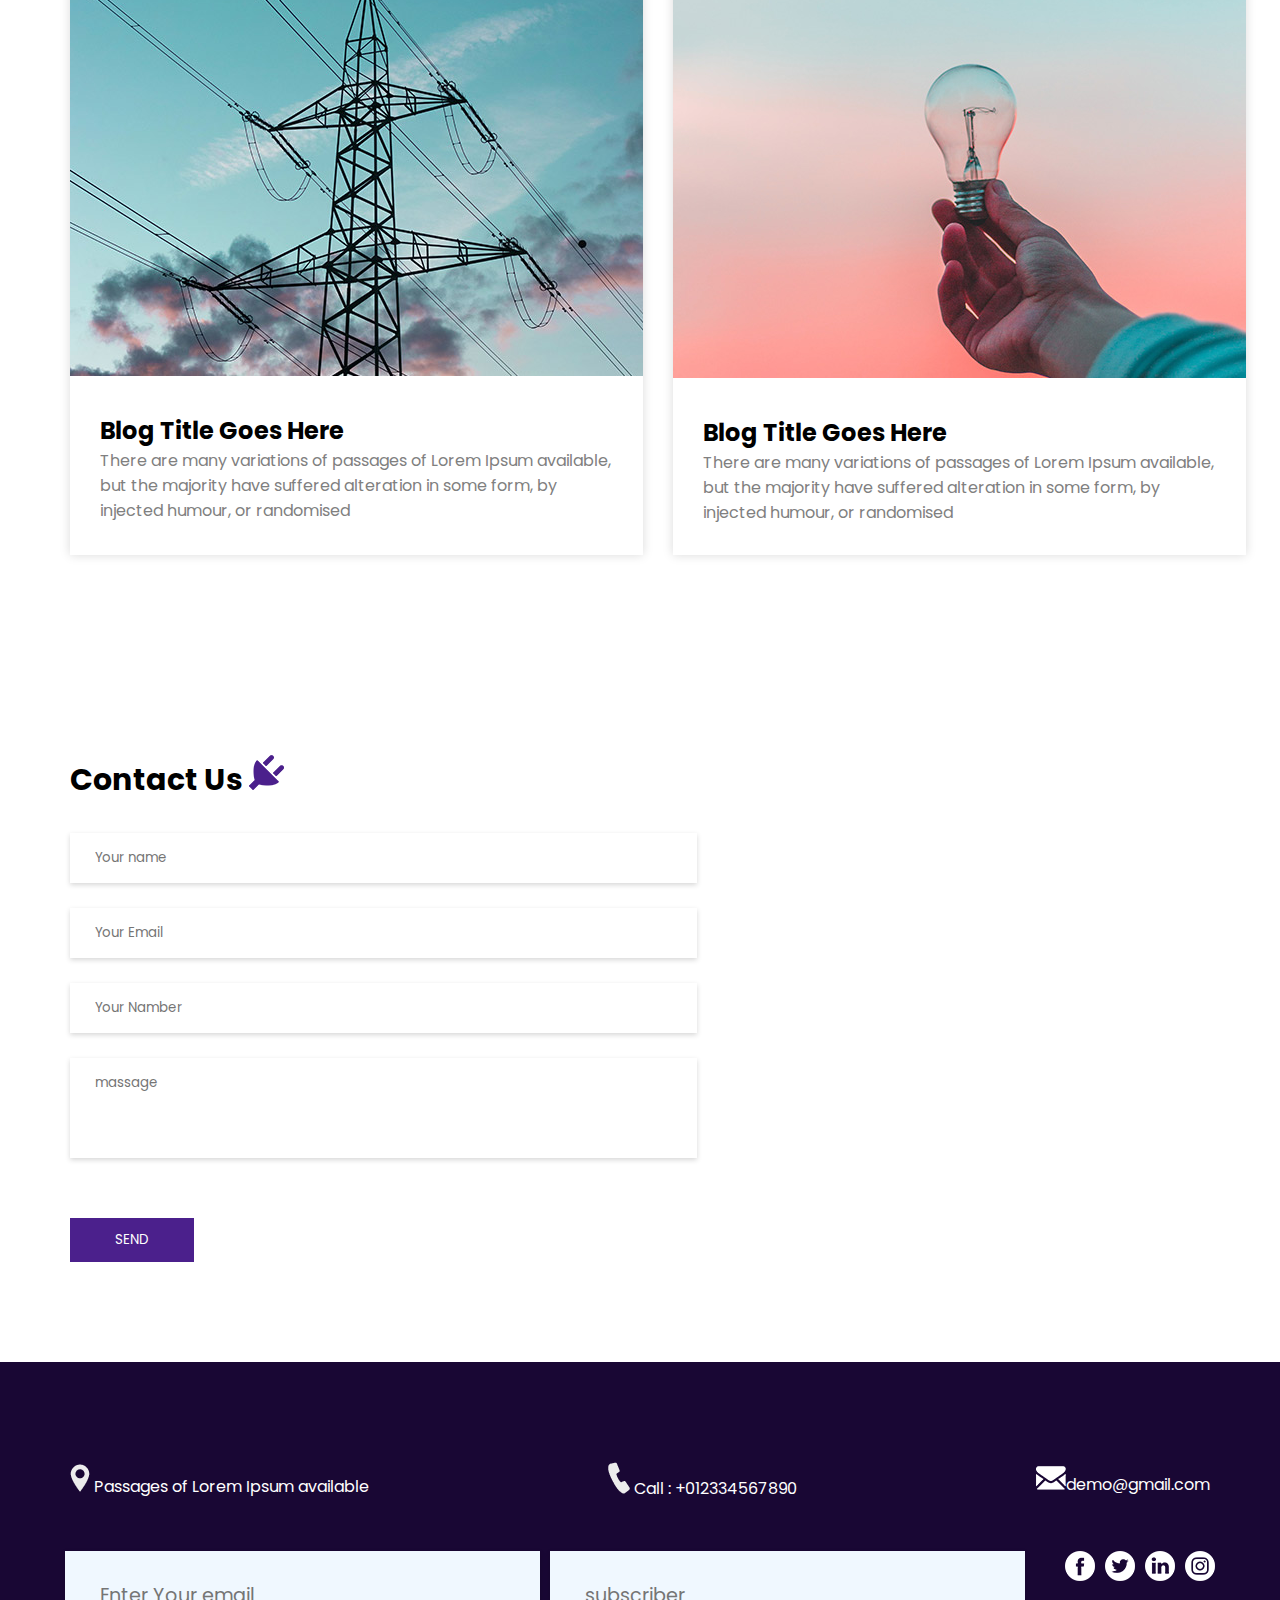
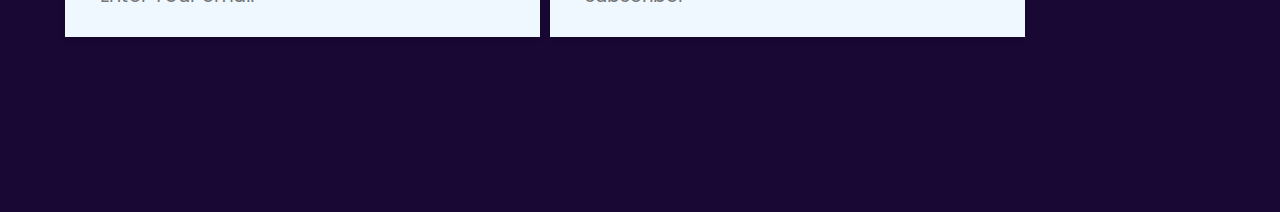
==== commit 755b88d3: "footer finish" ====
--- a/index.html
+++ b/index.html
@@ -122,7 +122,7 @@
                         <input type="number" name="number" id="" placeholder="Your Namber"> <br>
                         <input class="massage-box" type="text" placeholder="massage">
                   </form>
-                  <button>SEND</button>
+                  <button class="contact-box-button">SEND</button>
             </div>
             <div class="map-aria">
                   <iframe src="https://www.google.com/maps/embed?pb=!1m18!1m12!1m3!1d8196.019077679006!2d89.83437771903496!3d24.704706988107755!2m3!1f0!2f0!3f0!3m2!1i1024!2i768!4f13.1!3m3!1m2!1s0x39fd9124c8e330c9%3A0xa2e58aec7fe8abfa!2smajalia!5e0!3m2!1sen!2sbd!4v1693387790186!5m2!1sen!2sbd" width="600" height="500" style="border:0;" allowfullscreen="" loading="lazy" referrerpolicy="no-referrer-when-downgrade"></iframe>
@@ -147,8 +147,10 @@
             </section>
             <div class="input-footer">
                   <div class="footer-input">
-                        <input type="email" placeholder=" Enter Your email">
-                        <button>SUBSCRIBE</button>
+                        <input id="input-id" class="email" type="email" placeholder=" Enter Your email">
+                        <input  class="email" type="email" placeholder=" subscriber">
+                        
+                        
                   </div>
                   <div class="socile-div">
                         <div><img src="./images//fb.png" alt=""></div>
--- a/style.css
+++ b/style.css
@@ -233,7 +233,7 @@
   .massage-box{
       padding-bottom: 50px;
   }
-  .contact-box button {
+  .contact-box-button{
       border: none;
       display: inline-block;
       padding: 12px 45px;
@@ -263,12 +263,28 @@
 .input-footer{
       display: flex;
       padding: 50px 0;
-      justify-content: space-around;
+      justify-content: center;
+      gap: 40px;
+
+
   }
   .footer-input{
       display: flex;
+      max-width: 75%;
   }
   .socile-div{
       display: flex;
       gap: 10px;
-  }
+      max-width: 25%;
+  }
+  .button{
+
+  }
+.email{
+    background: aliceblue;
+    padding: 20px 210px 16px 30px;
+    font-size: larger;
+}
+#input-id{
+      margin-right: 10px;
+}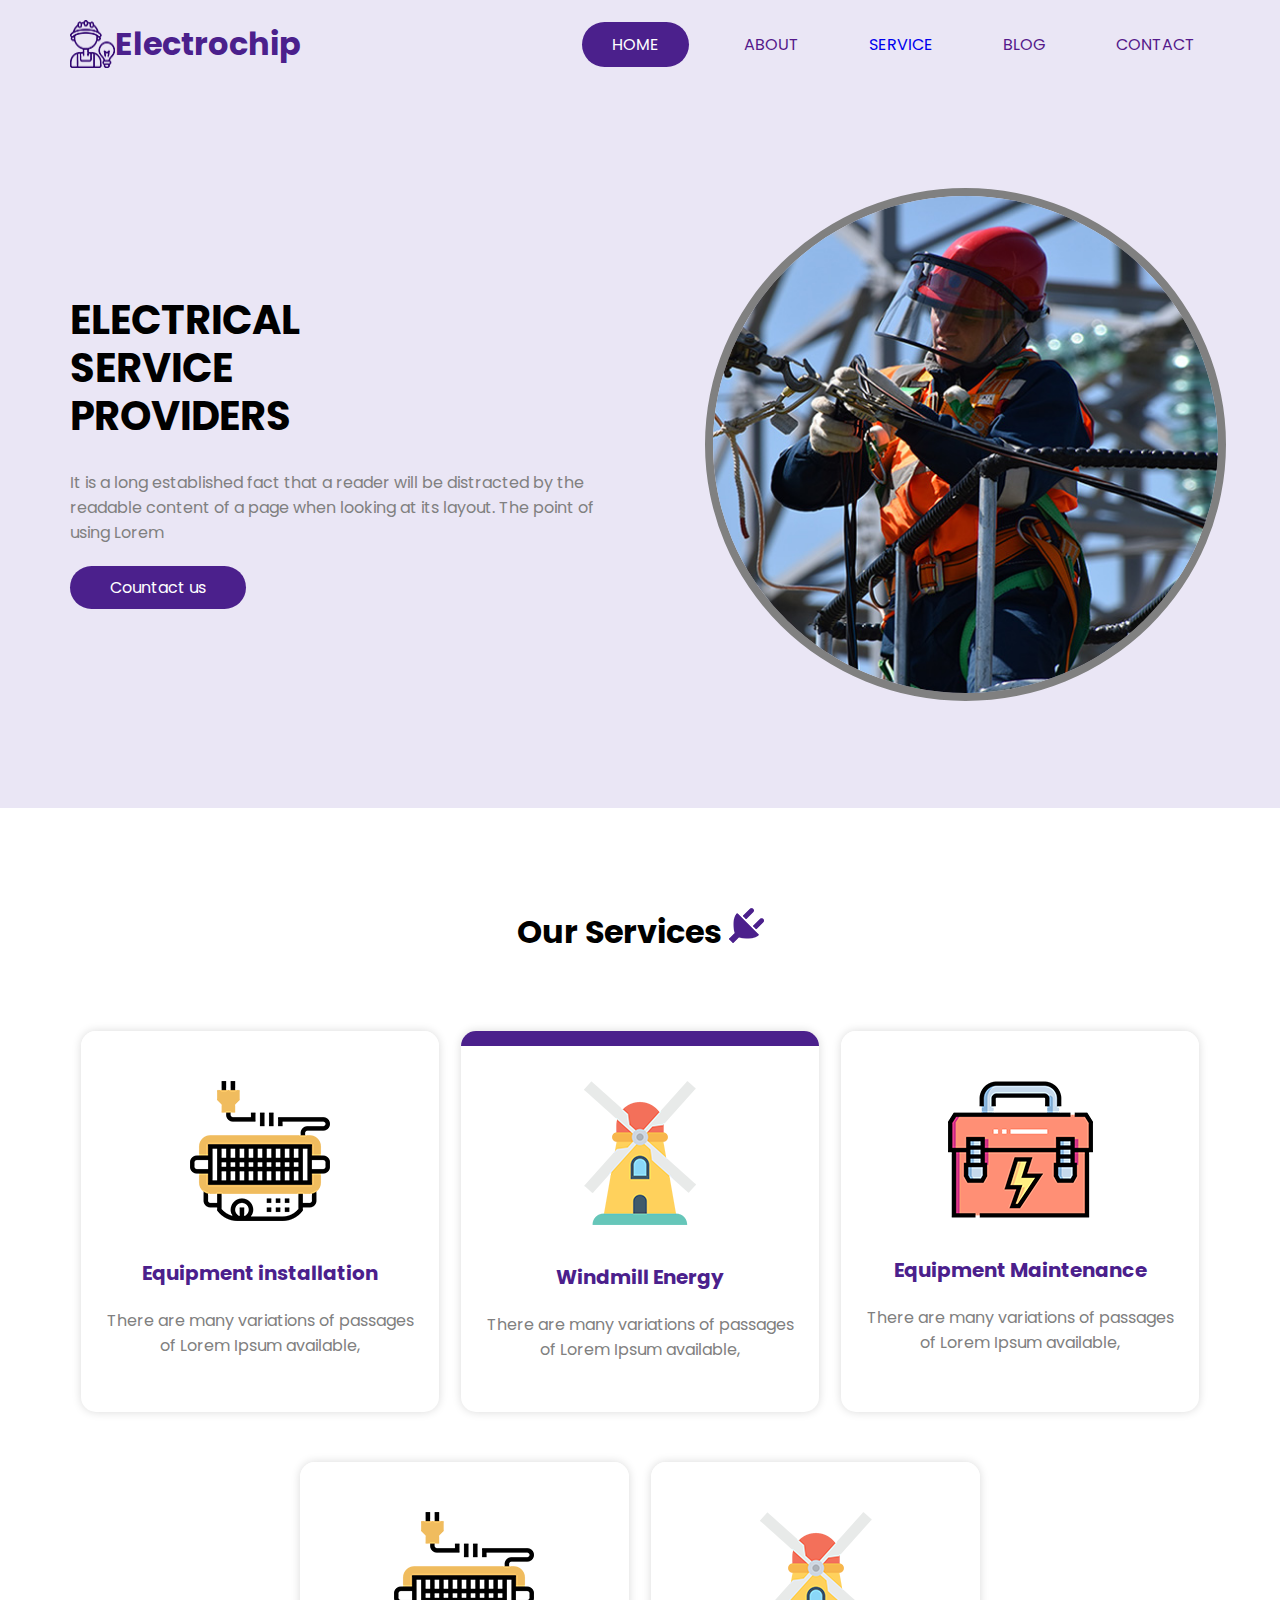
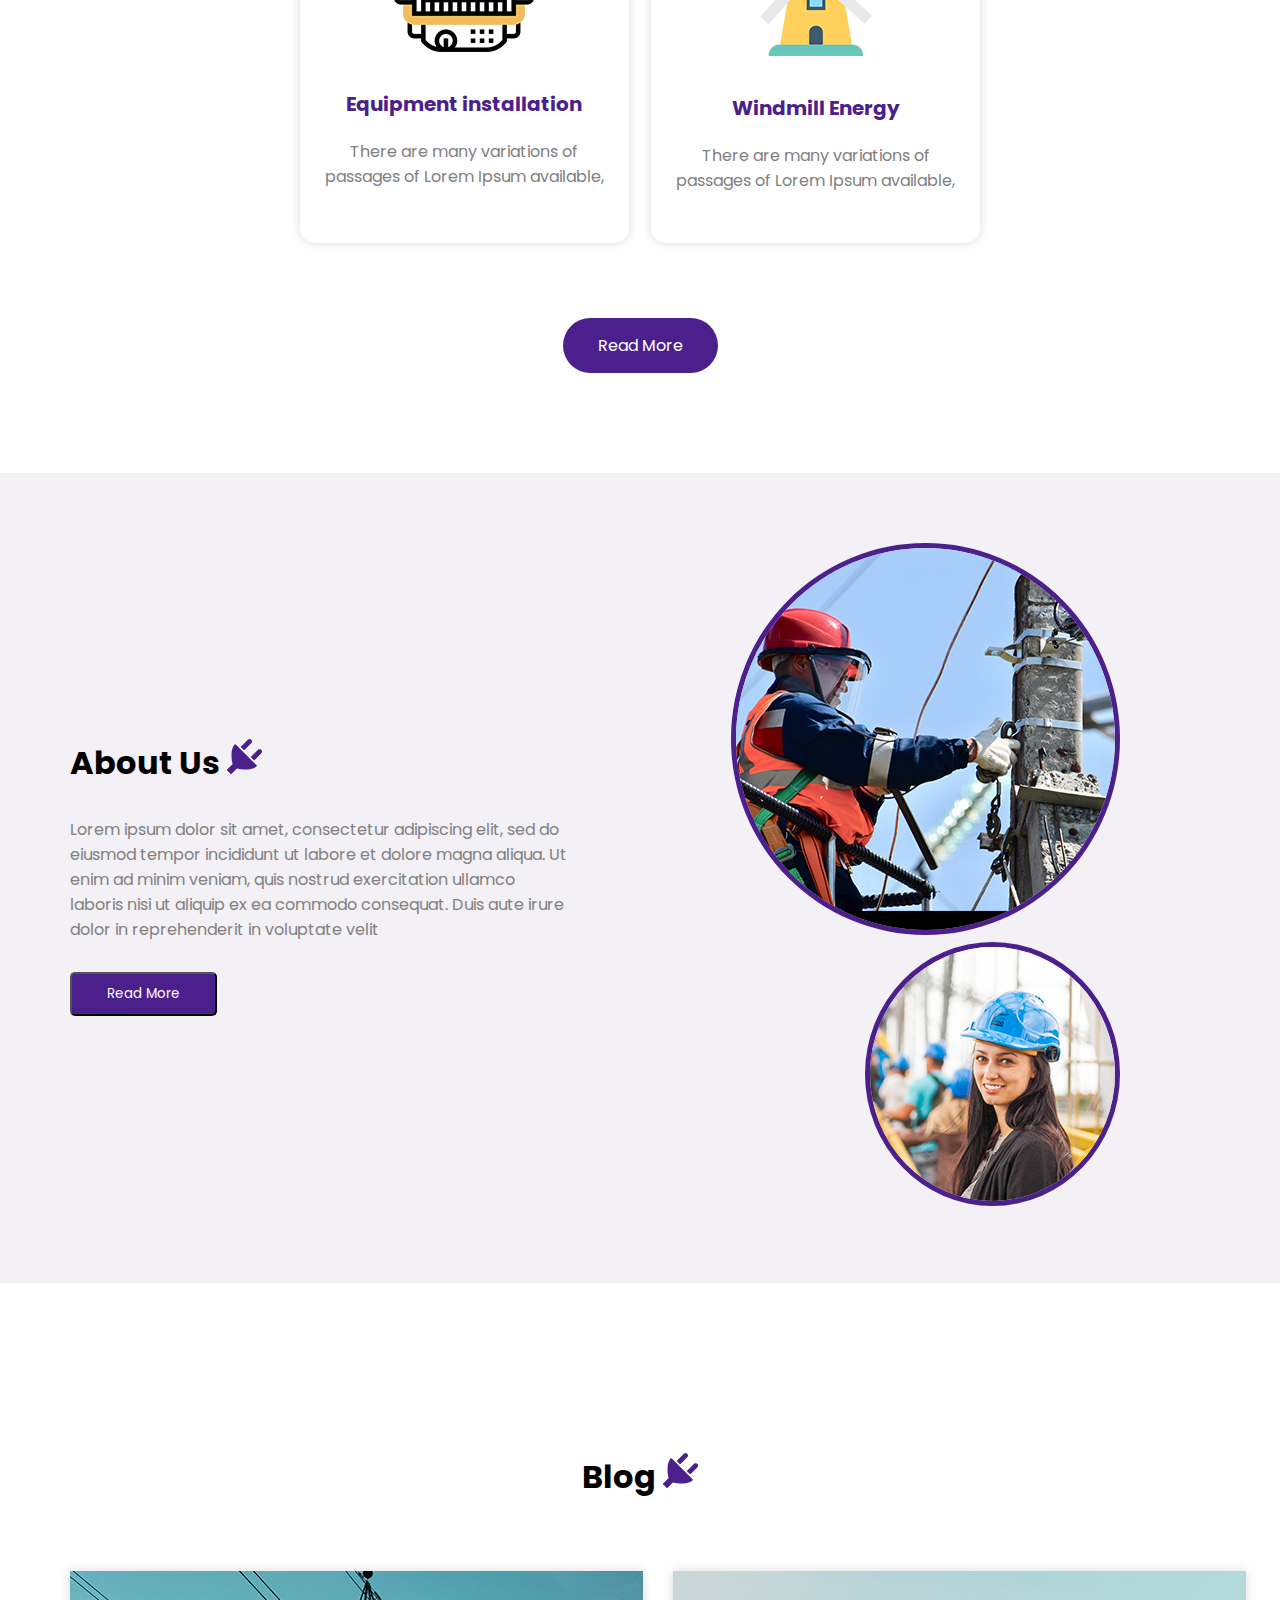
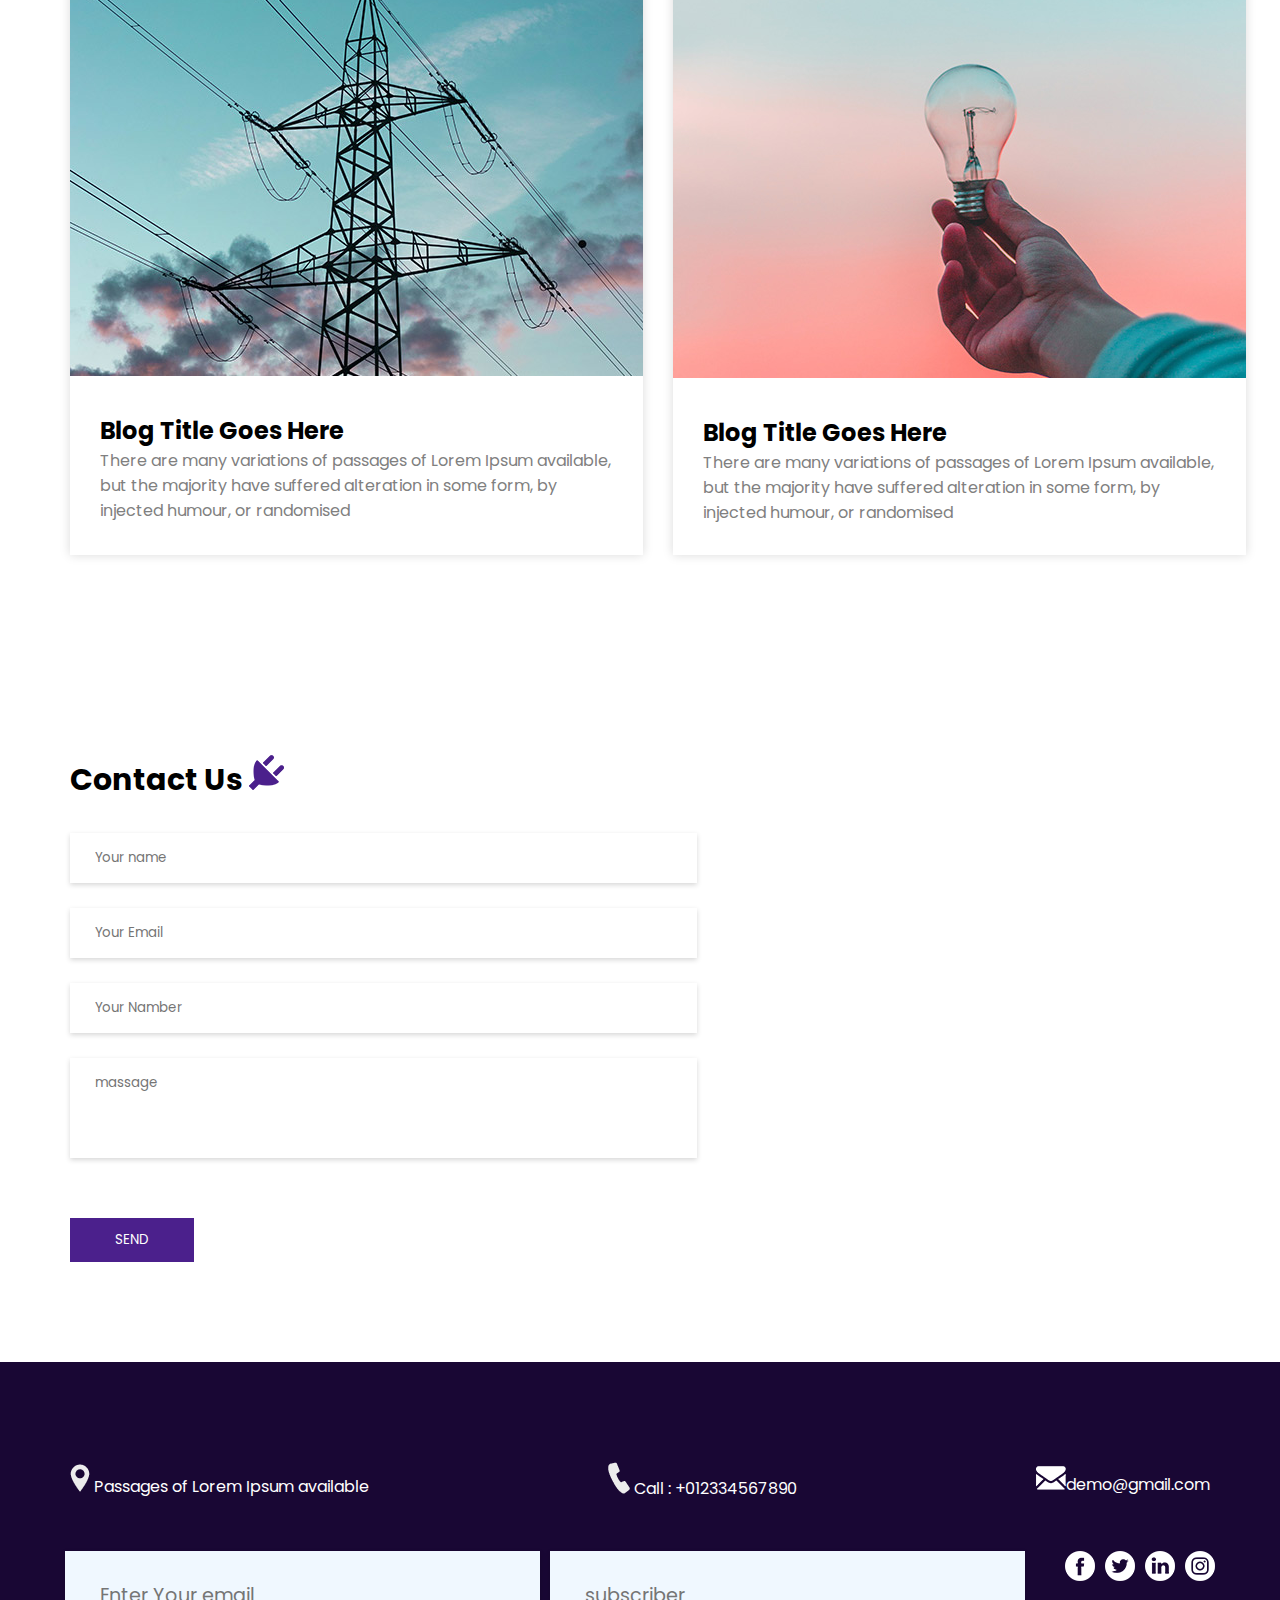
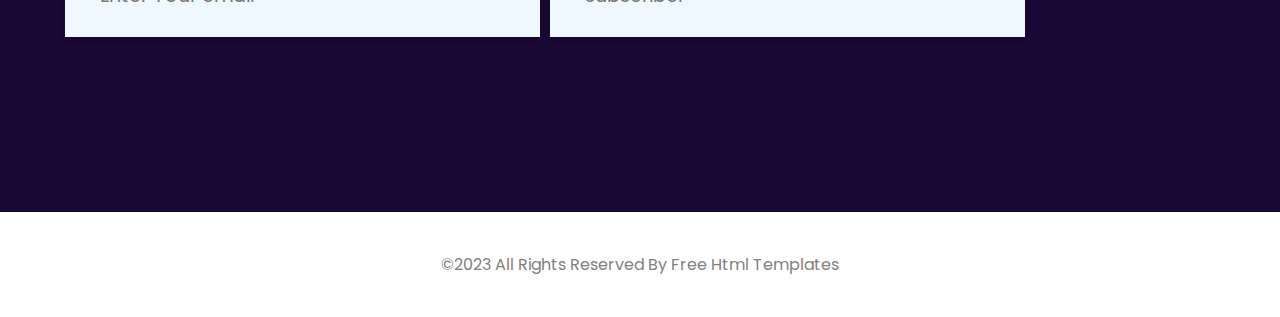
==== commit 0cb524b3: "allmost finish" ====
--- a/index.html
+++ b/index.html
@@ -34,7 +34,7 @@
                         <div class="datiles">
                               <h1>ELECTRICAL <br>SERVICE <br>PROVIDERS</h1>
                               <p>It is a long established fact that a  reader will be distracted by the readable content of a page when looking at its layout. The point of using Lorem</p>
-                              <a href="">Countact us</a>
+                              <a id="contact-us" href="">Countact us</a>
                         </div>
                         <div class="banner-img">
                               <img src="./images//slider-img.jpg" alt="">
@@ -76,7 +76,7 @@
                         <p>There are many variations of <br> passages of Lorem Ipsum available,</p>
                   </div>
             </div>
-            <a class="service_section-btn-box" href="">Read More</a>
+            <a id="read-more" class="service_section-btn-box" href="">Read More</a>
         </div>
         <!-- about section -->
         <section class="about-section-main">
@@ -159,6 +159,10 @@
                         <div><img src="./images/instagram.png" alt=""></div>
                   </div>
             </div>
+            
       </footer>
+      <div class="last-footer">
+            <p>&copy;2023 All Rights Reserved By Free Html Templates</p>
+      </div>
 </body>
 </html>--- a/style.css
+++ b/style.css
@@ -57,6 +57,13 @@
       border-radius: 35px;
 }
 /* banner-section */
+#contact-us{
+      transition: .2s;
+}
+#contact-us:hover{
+      background-color: #090016;
+      color: #ffffff;  
+}
 .banner-section{
       display: flex;
       align-items: center;
@@ -151,7 +158,14 @@
       color: #ffffff;
       border-radius: 35px;
       margin-top: 50px;
-  }
+      transition: .2s;
+  }
+#read-more:hover{
+      background-color: #090016;
+      color: #ffffff;  
+}
+
+  
 /* about section */
 .about-section-main{
       background-color: #f3f0f6;
@@ -188,6 +202,11 @@
       background-color: #4b208c;
       color: #ffffff;
       border-radius: 5px;
+      transition: .2s;
+  }
+  .about_section-btn:hover{
+      background-color: #090016;
+      color: #ffffff;
   }
   /* vlog section */
 
@@ -241,6 +260,11 @@
       color: #ffffff;
       border-radius: 0px;
       margin-top: 35px;
+      transition: .2s;
+  }
+  .contact-box-button:hover{
+      background-color: #090016;
+      color: #ffffff;
   }
   .map-aria{
       margin-right: -20px;
@@ -287,4 +311,8 @@
 }
 #input-id{
       margin-right: 10px;
+}
+.last-footer{
+      padding: 40px 0;
+      text-align: center;
 }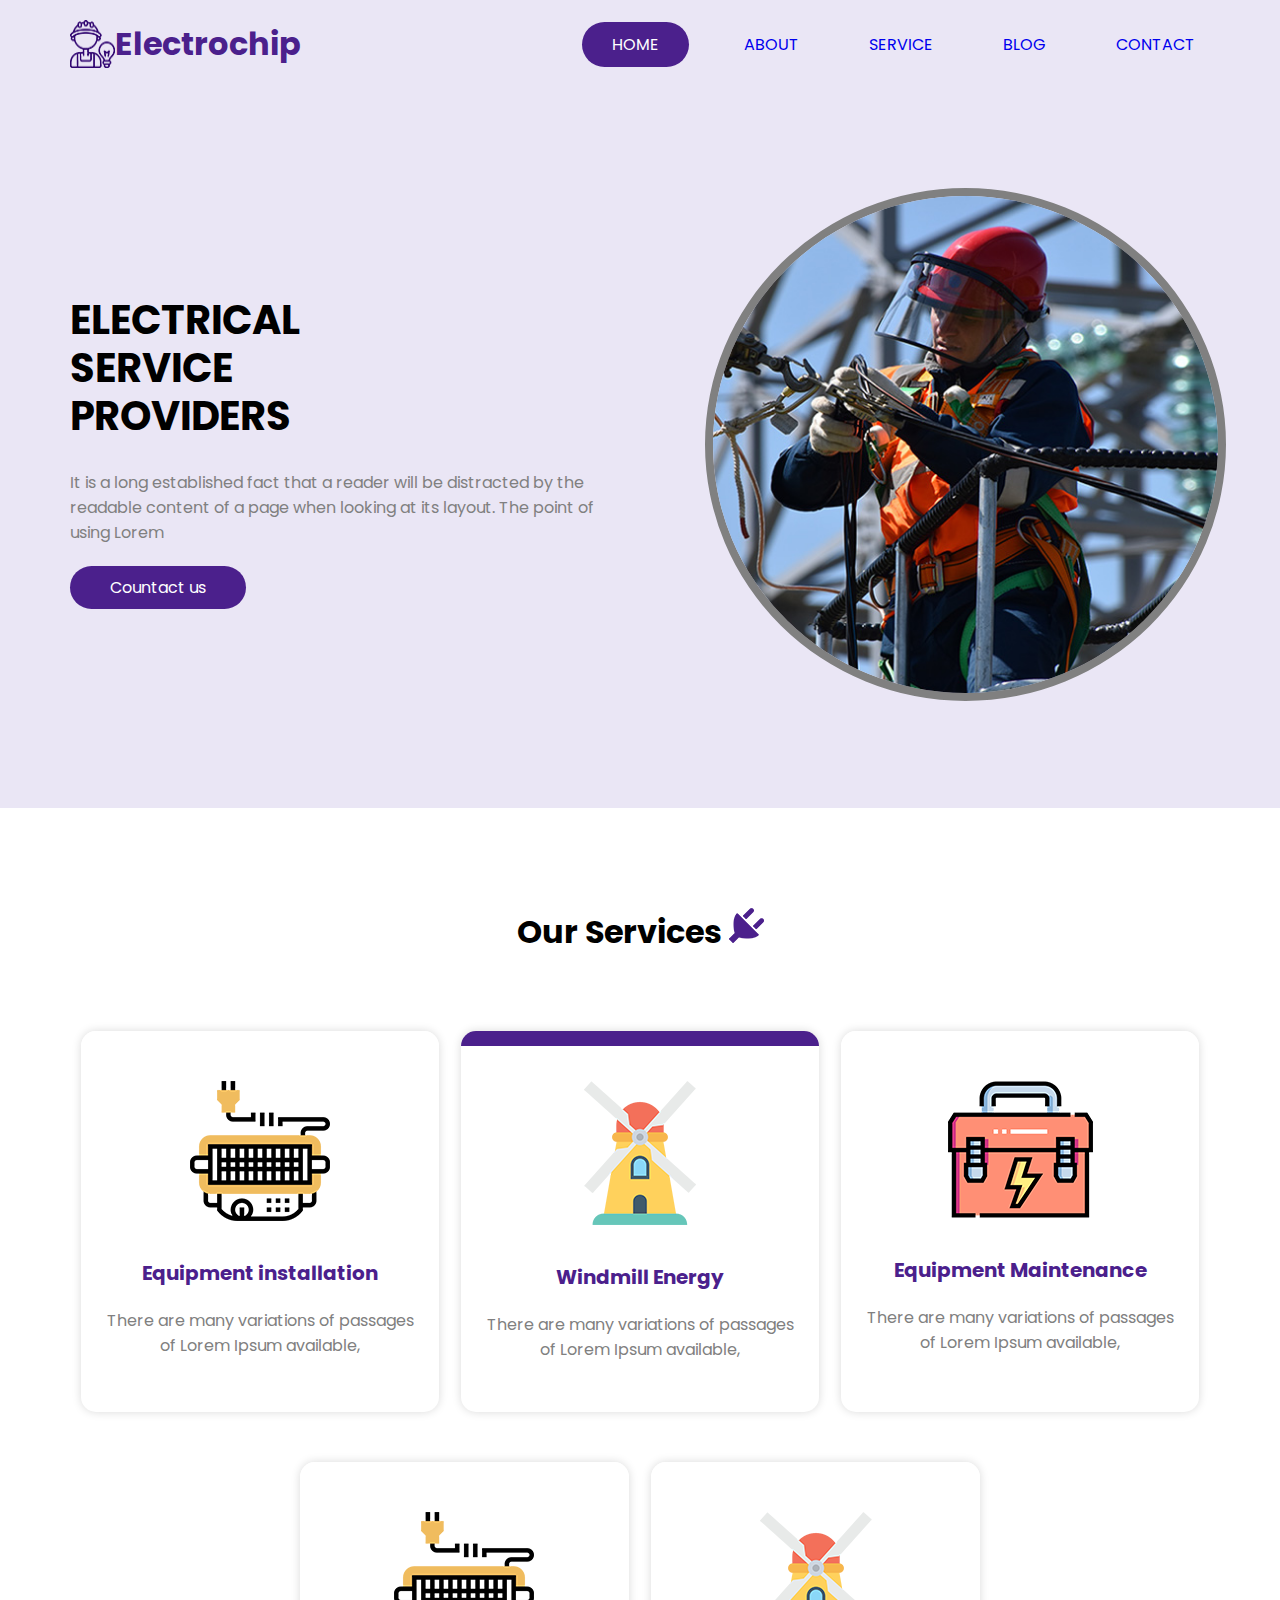
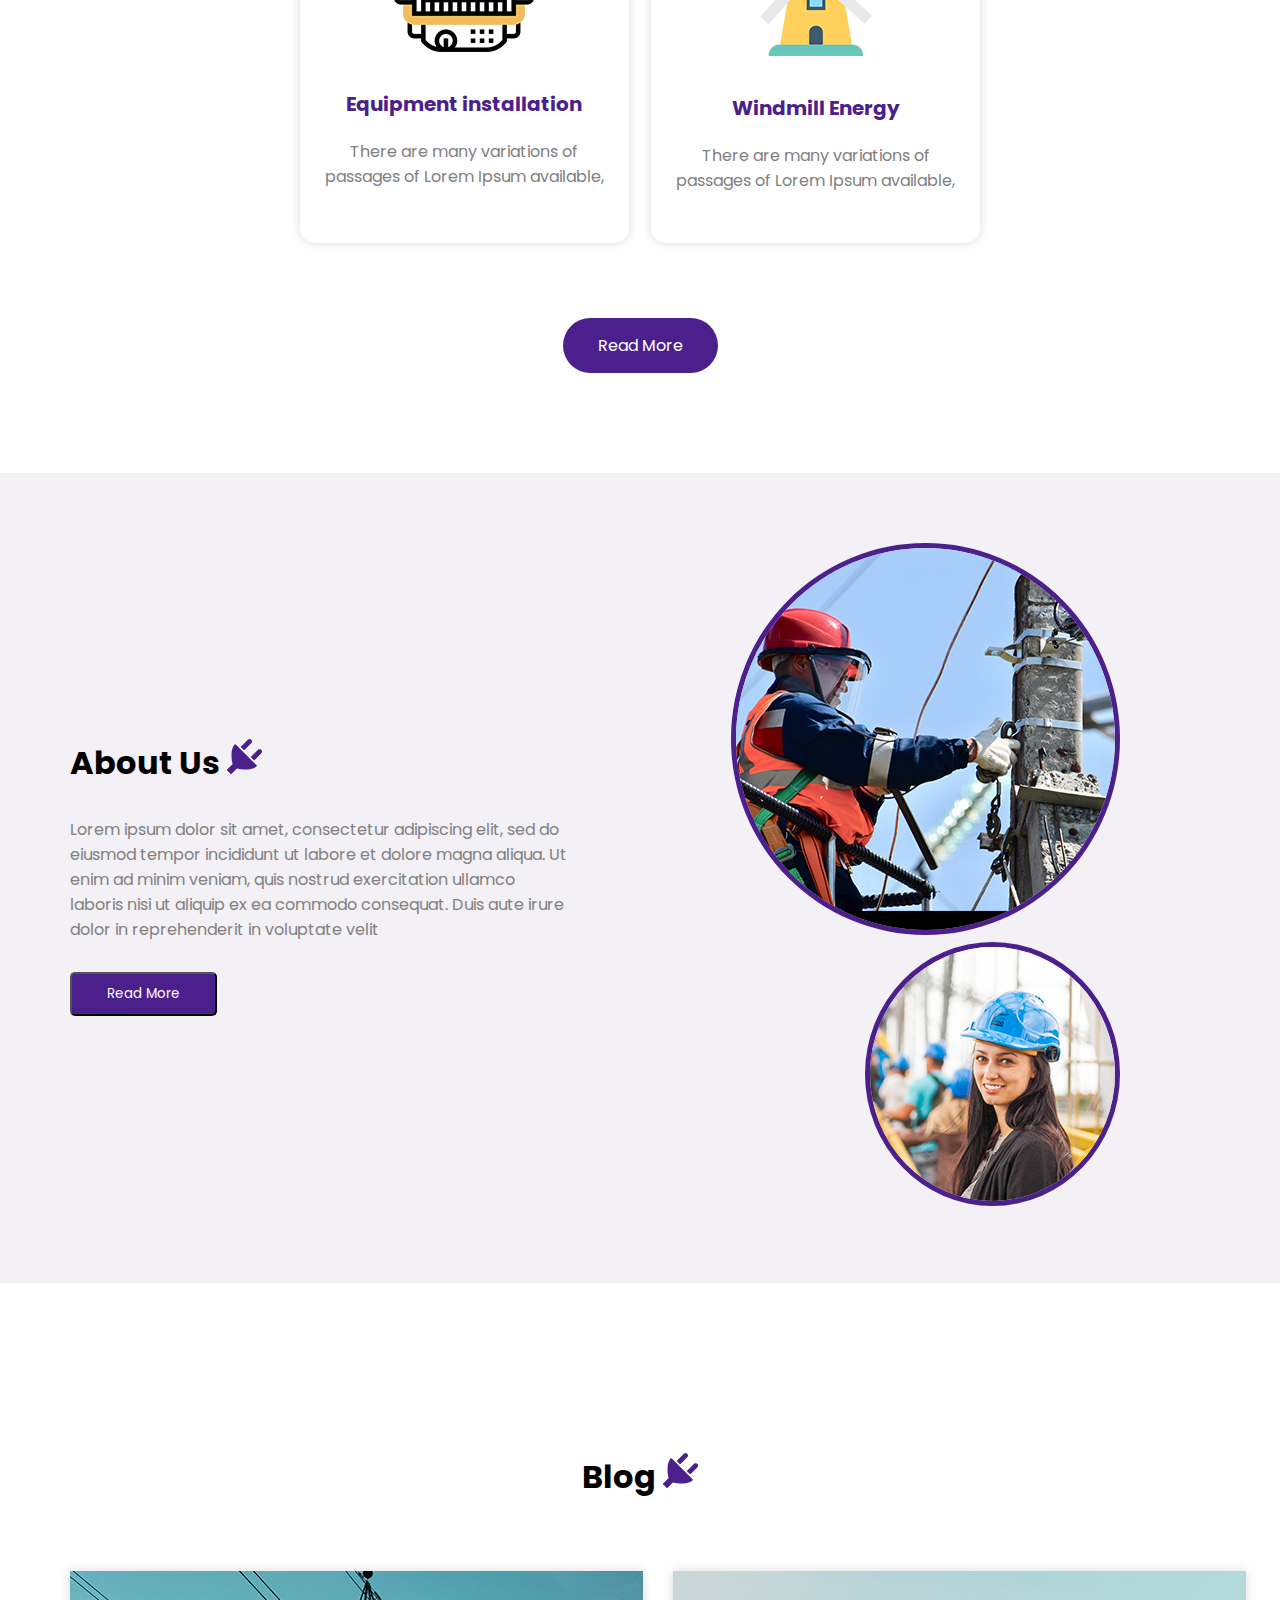
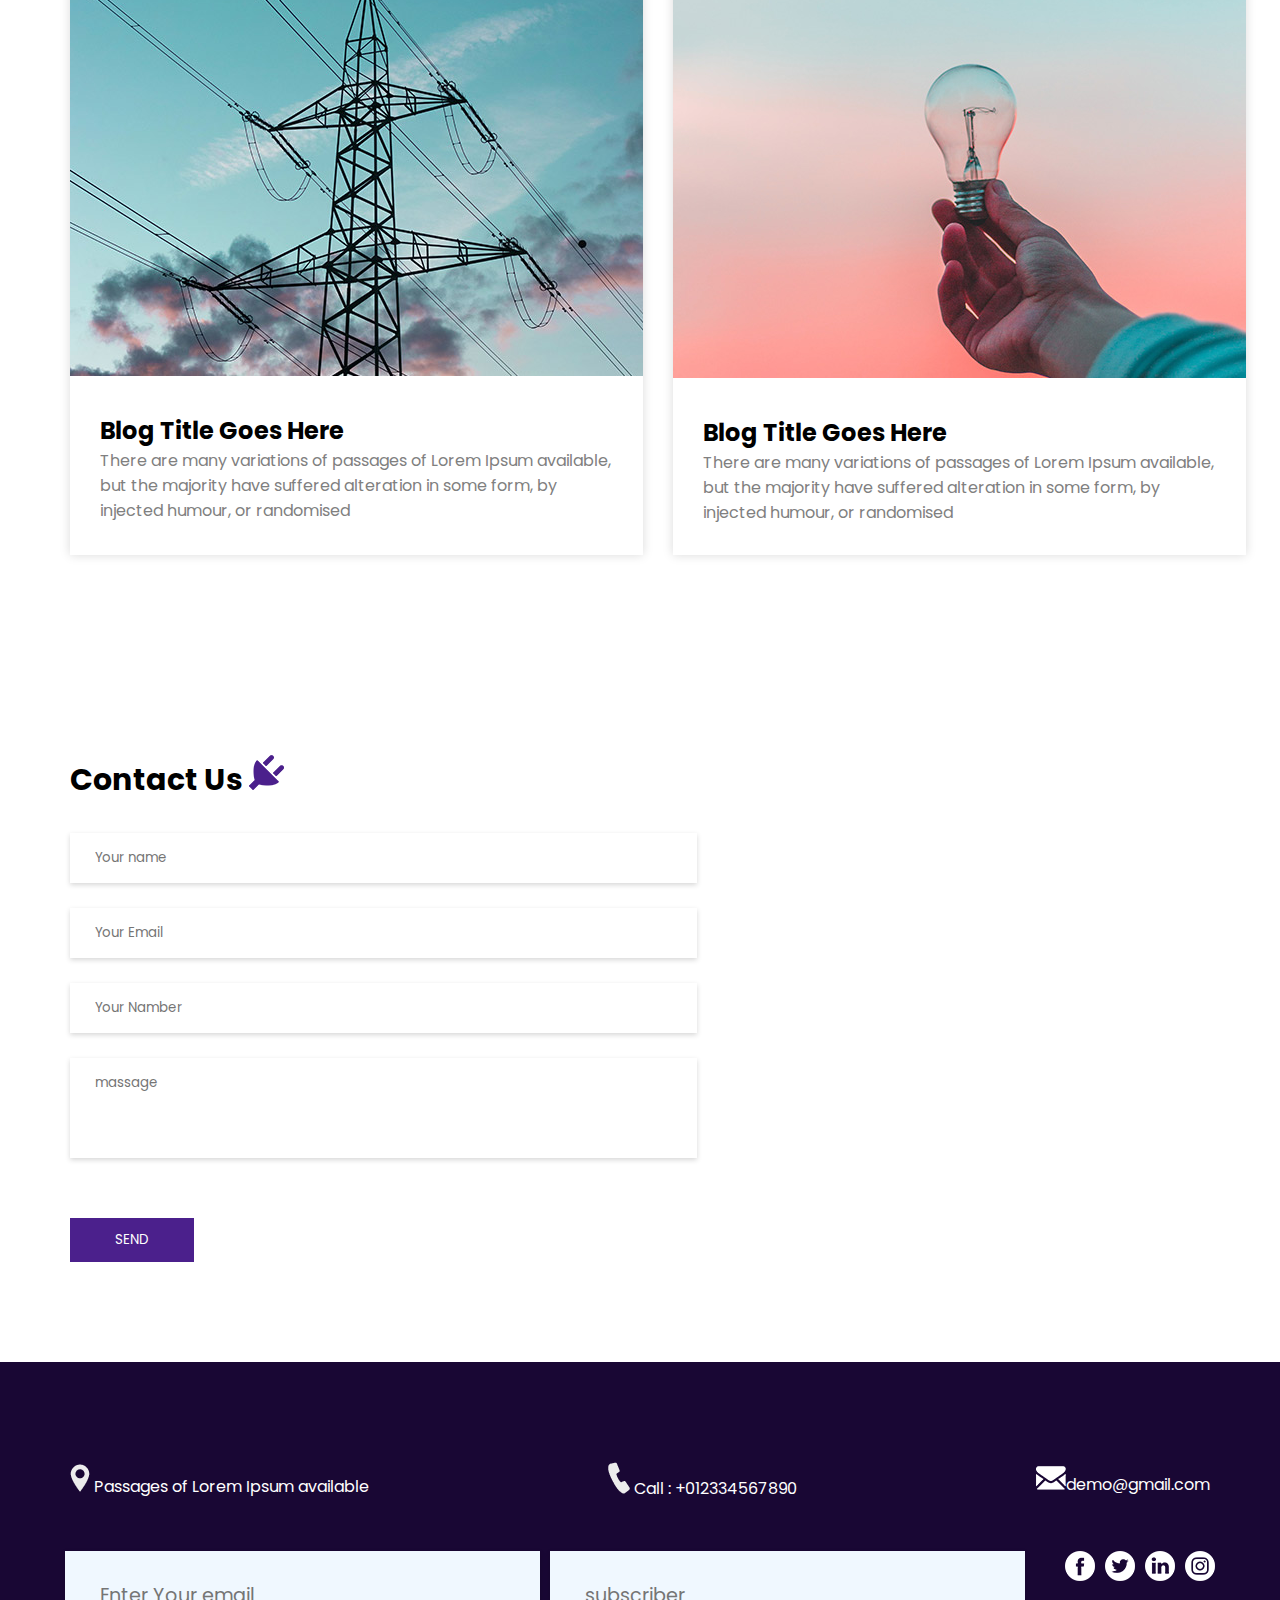
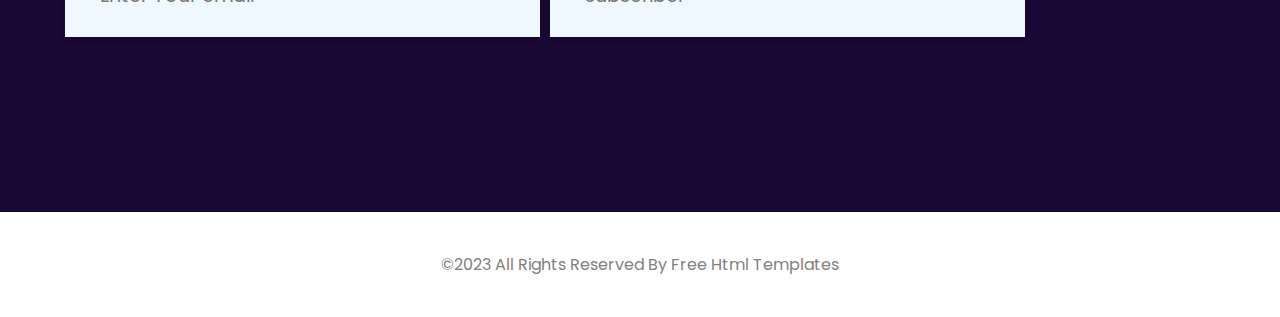
==== commit 05a912fa: "finish" ====
--- a/index.html
+++ b/index.html
@@ -21,10 +21,10 @@
                               <nav>
                                     <ul>
                                           <li id="home"><a class="anker-tag" href="">HOME</a></li>
-                                          <li><a href="">ABOUT</a></li>
+                                          <li><a href="./about.html">ABOUT</a></li>
                                           <li><a href="./service.html">SERVICE</a></li>
-                                          <li><a href="">BLOG</a></li>
-                                          <li><a href="">CONTACT</a></li>
+                                          <li><a href="./blog.html">BLOG</a></li>
+                                          <li><a href="./contact.html">CONTACT</a></li>
                                     </ul>
                               </nav>
                         </div>
